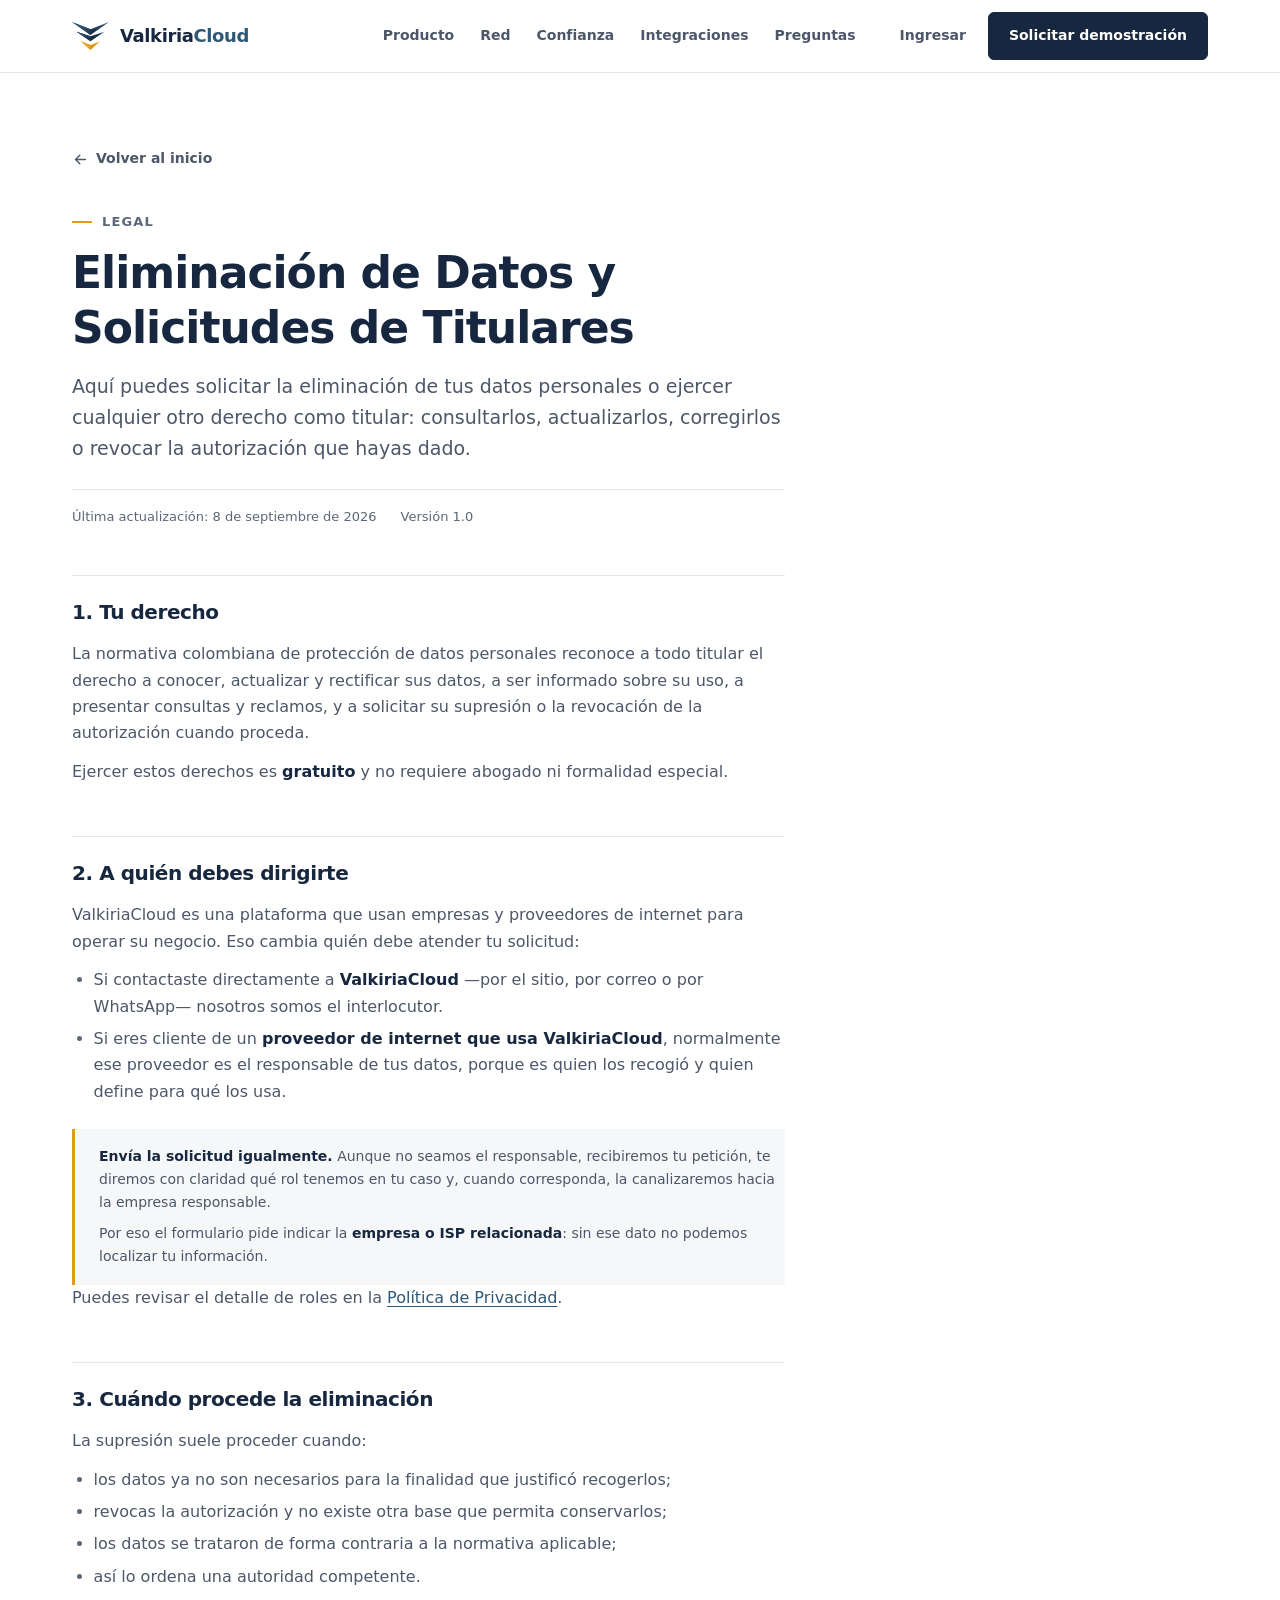
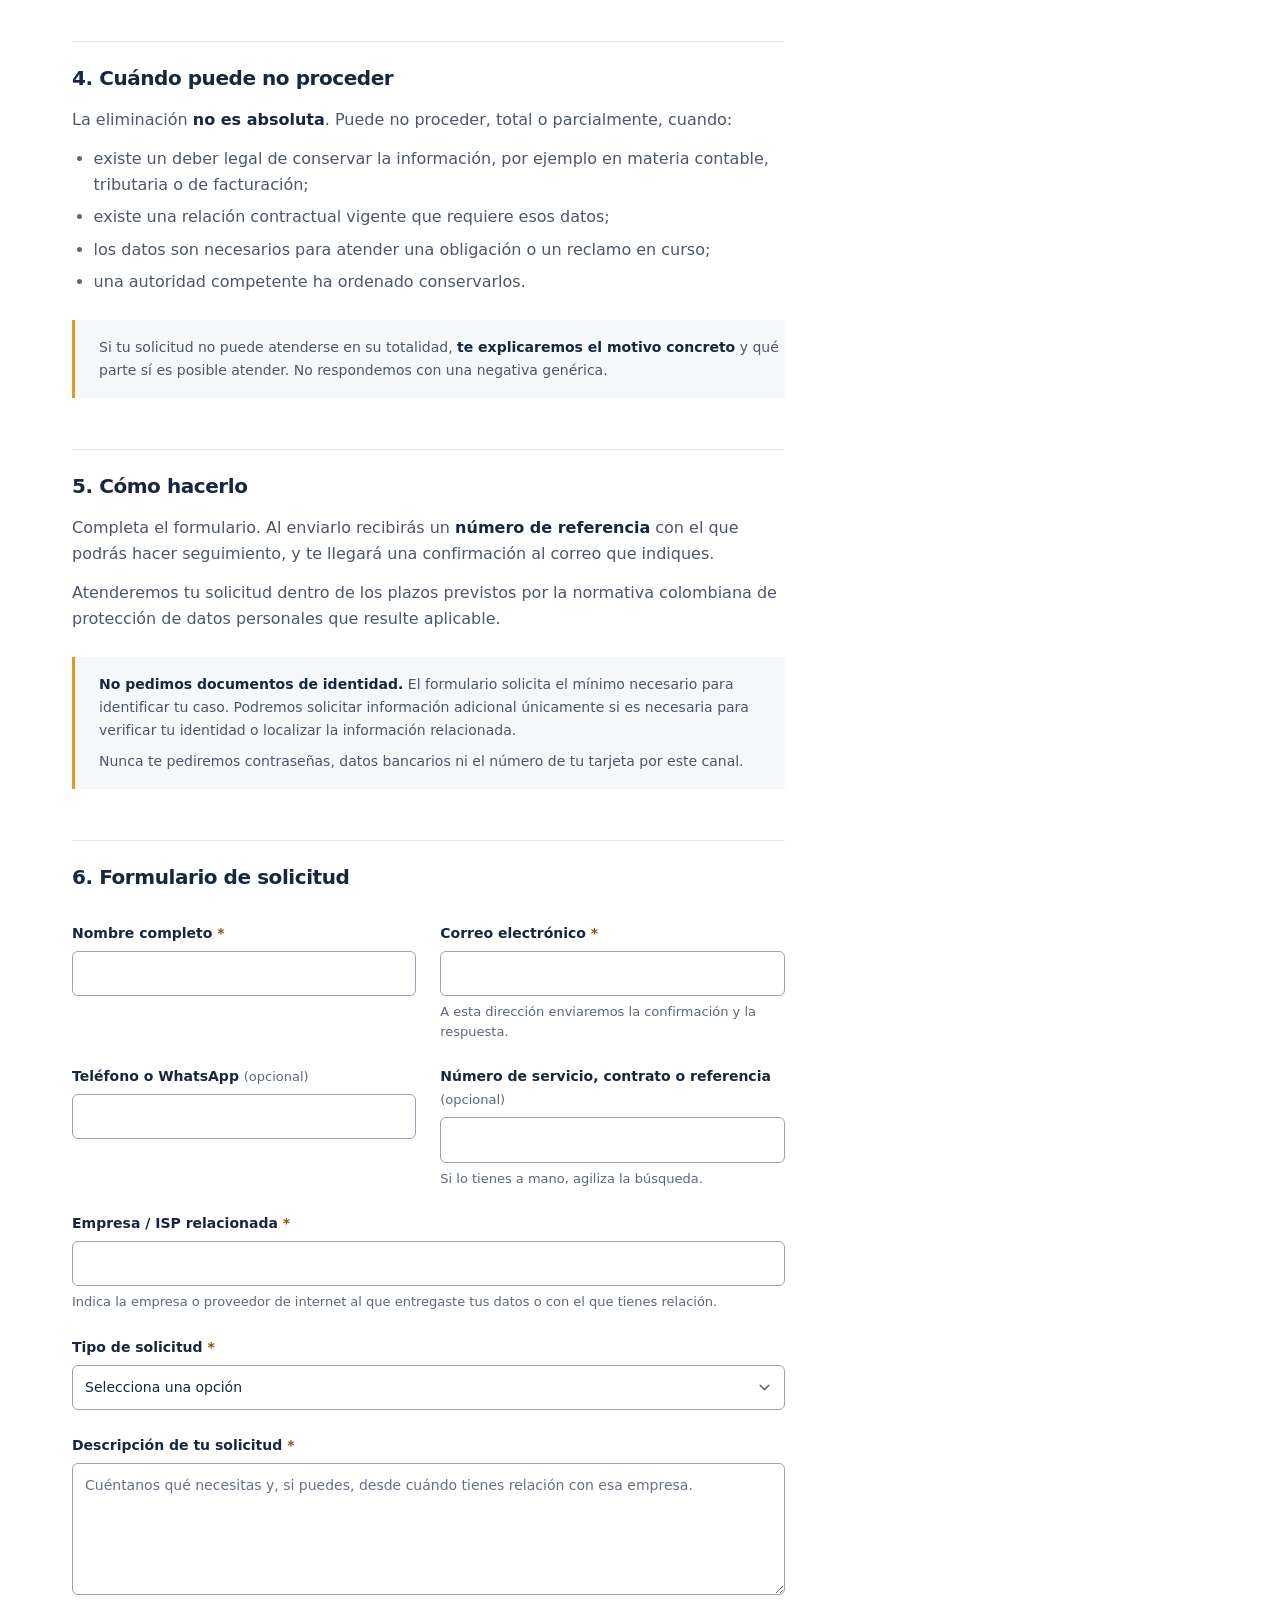
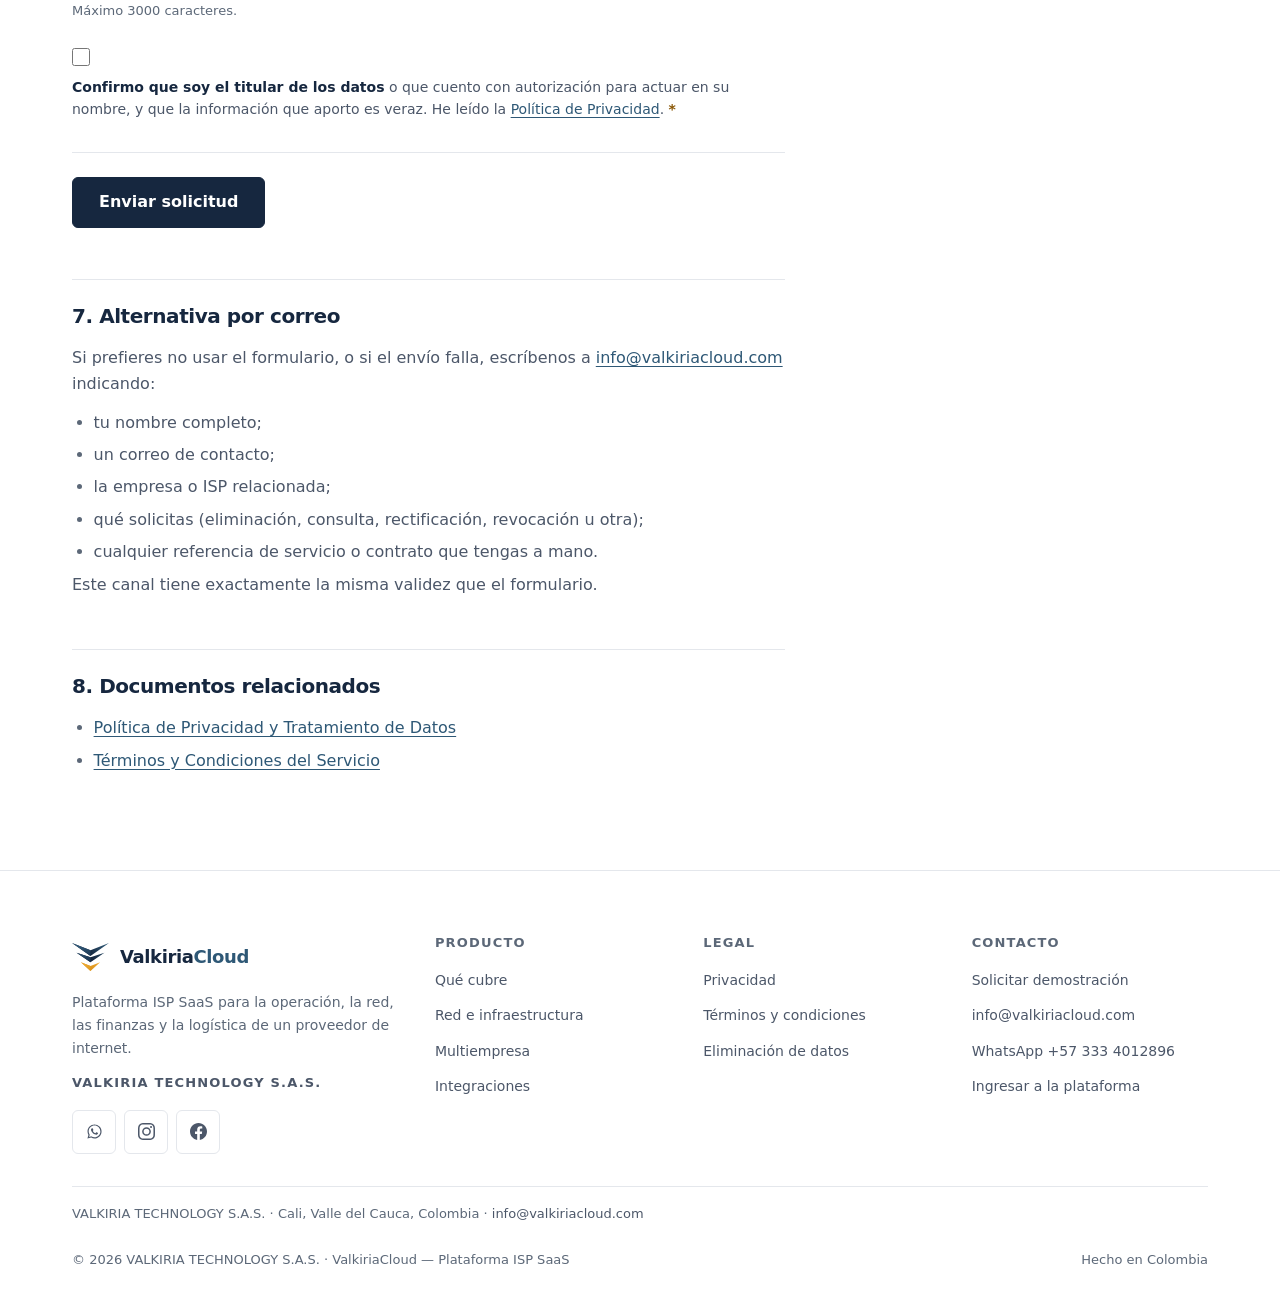
==== eliminacion-datos/index.html @ 58ec54aa "feat(web): agrega legales, solicitudes de privacidad y redes sociales Co-Authored-By: Claude Opus 5 " ====
<!DOCTYPE html>
<html lang="es">
<head>
<meta charset="UTF-8">
<meta name="viewport" content="width=device-width, initial-scale=1">
<title>Eliminación de Datos y Solicitudes de Titulares — ValkiriaCloud</title>
<meta name="description" content="Solicita la eliminación de tus datos personales o ejerce tus derechos como titular ante VALKIRIA TECHNOLOGY S.A.S. Formulario en línea con número de referencia y alternativa por correo.">
<meta name="robots" content="index, follow">
<meta name="theme-color" content="#FFFFFF">
<link rel="canonical" href="https://valkiriacloud.com/eliminacion-datos/">

<meta property="og:type" content="article">
<meta property="og:site_name" content="ValkiriaCloud">
<meta property="og:locale" content="es_CO">
<meta property="og:url" content="https://valkiriacloud.com/eliminacion-datos/">
<meta property="og:title" content="Eliminación de Datos y Solicitudes de Titulares — ValkiriaCloud">
<meta property="og:description" content="Formulario para solicitar eliminación, consulta, rectificación o revocación de autorización sobre tus datos personales.">

<meta name="twitter:card" content="summary">
<meta name="twitter:title" content="Eliminación de Datos — ValkiriaCloud">
<meta name="twitter:description" content="Ejerce tus derechos como titular de datos personales.">

<link rel="icon" type="image/svg+xml" href="/assets/img/favicon.svg?v=20260908-001">
<link rel="shortcut icon" href="/assets/img/favicon.svg?v=20260908-001">
<link rel="stylesheet" href="/assets/css/site.css?v=20260908-001">
</head>
<body>

<a class="skip-link" href="#contenido">Saltar al contenido principal</a>

<header class="site-header">
  <div class="container header-inner">
    <a class="brand" href="/" aria-label="ValkiriaCloud, ir al inicio">
      <img class="brand-mark" src="/assets/img/valkiria-isotipo.svg?v=20260908-001" alt="" width="37" height="28">
      <span>Valkiria<span class="brand-word">Cloud</span></span>
    </a>
    <nav class="primary-nav" aria-label="Navegación principal">
      <ul>
        <li><a href="/#producto">Producto</a></li>
        <li><a href="/#red">Red</a></li>
        <li><a href="/#confianza">Confianza</a></li>
        <li><a href="/#integraciones">Integraciones</a></li>
        <li><a href="/#preguntas">Preguntas</a></li>
      </ul>
    </nav>
    <div class="header-actions">
      <a class="link-login" href="https://isp.valkiriacloud.com">Ingresar</a>
      <a class="btn btn--primary" href="/#demo">Solicitar demostración</a>
    </div>
    <button class="nav-toggle" type="button" data-nav-toggle aria-expanded="false" aria-controls="mobile-nav" aria-label="Abrir menú de navegación">
      <svg class="icon-open" viewBox="0 0 24 24" fill="none" stroke="currentColor" stroke-width="1.8" stroke-linecap="round" aria-hidden="true" focusable="false"><path d="M4 7h16M4 12h16M4 17h16"/></svg>
      <svg class="icon-close" viewBox="0 0 24 24" fill="none" stroke="currentColor" stroke-width="1.8" stroke-linecap="round" aria-hidden="true" focusable="false"><path d="M6 6l12 12M18 6L6 18"/></svg>
    </button>
  </div>
  <nav class="mobile-nav" id="mobile-nav" aria-label="Navegación móvil" hidden>
    <ul>
      <li><a href="/#producto">Producto</a></li>
      <li><a href="/#red">Red</a></li>
      <li><a href="/#confianza">Confianza</a></li>
      <li><a href="/#integraciones">Integraciones</a></li>
      <li><a href="/#preguntas">Preguntas</a></li>
    </ul>
    <div class="mobile-actions">
      <a class="btn btn--primary" href="/#demo">Solicitar demostración</a>
      <a class="btn btn--secondary" href="https://isp.valkiriacloud.com">Ingresar a la plataforma</a>
    </div>
  </nav>
</header>

<main id="contenido">
  <div class="container legal">

    <a class="back-link" href="/">
      <svg viewBox="0 0 24 24" fill="none" stroke="currentColor" stroke-width="2" stroke-linecap="round" stroke-linejoin="round" aria-hidden="true" focusable="false"><path d="M19 12H5M11 18l-6-6 6-6"/></svg>
      Volver al inicio
    </a>

    <div class="legal-head">
      <span class="eyebrow">Legal</span>
      <h1>Eliminación de Datos y Solicitudes de Titulares</h1>
      <p class="legal-lead">
        Aquí puedes solicitar la eliminación de tus datos personales o ejercer cualquier
        otro derecho como titular: consultarlos, actualizarlos, corregirlos o revocar la
        autorización que hayas dado.
      </p>
      <div class="legal-meta">
        <span>Última actualización: 8 de septiembre de 2026</span>
        <span>Versión 1.0</span>
      </div>
    </div>

    <article class="prose">

      <section id="derecho">
        <h2>1. Tu derecho</h2>
        <p>
          La normativa colombiana de protección de datos personales reconoce a todo titular
          el derecho a conocer, actualizar y rectificar sus datos, a ser informado sobre su
          uso, a presentar consultas y reclamos, y a solicitar su supresión o la revocación
          de la autorización cuando proceda.
        </p>
        <p>
          Ejercer estos derechos es <strong>gratuito</strong> y no requiere abogado ni
          formalidad especial.
        </p>
      </section>

      <section id="quien">
        <h2>2. A quién debes dirigirte</h2>
        <p>
          ValkiriaCloud es una plataforma que usan empresas y proveedores de internet para
          operar su negocio. Eso cambia quién debe atender tu solicitud:
        </p>
        <ul>
          <li>
            Si contactaste directamente a <strong>ValkiriaCloud</strong> —por el sitio, por
            correo o por WhatsApp— nosotros somos el interlocutor.
          </li>
          <li>
            Si eres cliente de un <strong>proveedor de internet que usa ValkiriaCloud</strong>,
            normalmente ese proveedor es el responsable de tus datos, porque es quien los
            recogió y quien define para qué los usa.
          </li>
        </ul>
        <div class="callout">
          <p>
            <strong>Envía la solicitud igualmente.</strong> Aunque no seamos el responsable,
            recibiremos tu petición, te diremos con claridad qué rol tenemos en tu caso y,
            cuando corresponda, la canalizaremos hacia la empresa responsable.
          </p>
          <p>
            Por eso el formulario pide indicar la <strong>empresa o ISP relacionada</strong>:
            sin ese dato no podemos localizar tu información.
          </p>
        </div>
        <p>
          Puedes revisar el detalle de roles en la
          <a href="/privacidad/">Política de Privacidad</a>.
        </p>
      </section>

      <section id="procede">
        <h2>3. Cuándo procede la eliminación</h2>
        <p>La supresión suele proceder cuando:</p>
        <ul>
          <li>los datos ya no son necesarios para la finalidad que justificó recogerlos;</li>
          <li>revocas la autorización y no existe otra base que permita conservarlos;</li>
          <li>los datos se trataron de forma contraria a la normativa aplicable;</li>
          <li>así lo ordena una autoridad competente.</li>
        </ul>
      </section>

      <section id="conservacion">
        <h2>4. Cuándo puede no proceder</h2>
        <p>
          La eliminación <strong>no es absoluta</strong>. Puede no proceder, total o
          parcialmente, cuando:
        </p>
        <ul>
          <li>existe un deber legal de conservar la información, por ejemplo en materia contable, tributaria o de facturación;</li>
          <li>existe una relación contractual vigente que requiere esos datos;</li>
          <li>los datos son necesarios para atender una obligación o un reclamo en curso;</li>
          <li>una autoridad competente ha ordenado conservarlos.</li>
        </ul>
        <div class="callout">
          <p>
            Si tu solicitud no puede atenderse en su totalidad, <strong>te explicaremos el
            motivo concreto</strong> y qué parte sí es posible atender. No respondemos con
            una negativa genérica.
          </p>
        </div>
      </section>

      <section id="como">
        <h2>5. Cómo hacerlo</h2>
        <p>
          Completa el formulario. Al enviarlo recibirás un <strong>número de
          referencia</strong> con el que podrás hacer seguimiento, y te llegará una
          confirmación al correo que indiques.
        </p>
        <p>
          Atenderemos tu solicitud dentro de los plazos previstos por la normativa colombiana
          de protección de datos personales que resulte aplicable.
        </p>

        <div class="callout">
          <p>
            <strong>No pedimos documentos de identidad.</strong> El formulario solicita el
            mínimo necesario para identificar tu caso. Podremos solicitar información
            adicional únicamente si es necesaria para verificar tu identidad o localizar la
            información relacionada.
          </p>
          <p>
            Nunca te pediremos contraseñas, datos bancarios ni el número de tu tarjeta por
            este canal.
          </p>
        </div>
      </section>

      <section id="formulario">
        <h2>6. Formulario de solicitud</h2>

        <form class="form" data-privacy-form novalidate>
          <div class="form-grid">

            <div class="field">
              <label for="nombre">Nombre completo <span class="req" aria-hidden="true">*</span></label>
              <input type="text" id="nombre" name="nombre" maxlength="120" required autocomplete="name">
            </div>

            <div class="field">
              <label for="correo">Correo electrónico <span class="req" aria-hidden="true">*</span></label>
              <input type="email" id="correo" name="correo" maxlength="200" required autocomplete="email"
                     aria-describedby="correo-hint">
              <span class="hint" id="correo-hint">A esta dirección enviaremos la confirmación y la respuesta.</span>
            </div>

            <div class="field">
              <label for="telefono">Teléfono o WhatsApp <span class="hint" style="font-weight:400">(opcional)</span></label>
              <input type="tel" id="telefono" name="telefono" maxlength="40" autocomplete="tel">
            </div>

            <div class="field">
              <label for="referencia">Número de servicio, contrato o referencia <span class="hint" style="font-weight:400">(opcional)</span></label>
              <input type="text" id="referencia" name="referencia" maxlength="100"
                     aria-describedby="referencia-hint">
              <span class="hint" id="referencia-hint">Si lo tienes a mano, agiliza la búsqueda.</span>
            </div>

            <div class="field field--full">
              <label for="empresa">Empresa / ISP relacionada <span class="req" aria-hidden="true">*</span></label>
              <input type="text" id="empresa" name="empresa" maxlength="200" required
                     aria-describedby="empresa-hint">
              <span class="hint" id="empresa-hint">
                Indica la empresa o proveedor de internet al que entregaste tus datos o con el
                que tienes relación.
              </span>
            </div>

            <div class="field field--full">
              <label for="tipo">Tipo de solicitud <span class="req" aria-hidden="true">*</span></label>
              <select id="tipo" name="tipo" required>
                <option value="">Selecciona una opción</option>
                <option>Eliminación / supresión de datos</option>
                <option>Consulta de datos</option>
                <option>Actualización o rectificación</option>
                <option>Revocación de autorización</option>
                <option>Información sobre el uso de mis datos</option>
                <option>Otra solicitud de privacidad</option>
              </select>
            </div>

            <div class="field field--full">
              <label for="descripcion">Descripción de tu solicitud <span class="req" aria-hidden="true">*</span></label>
              <textarea id="descripcion" name="descripcion" maxlength="3000" required
                        aria-describedby="descripcion-hint"
                        placeholder="Cuéntanos qué necesitas y, si puedes, desde cuándo tienes relación con esa empresa."></textarea>
              <span class="hint" id="descripcion-hint">Máximo 3000 caracteres.</span>
            </div>

            <div class="field field--full check">
              <input type="checkbox" id="confirmacion" name="confirmacion" required>
              <label for="confirmacion">
                <strong>Confirmo que soy el titular de los datos</strong> o que cuento con
                autorización para actuar en su nombre, y que la información que aporto es
                veraz. He leído la <a href="/privacidad/">Política de Privacidad</a>.
                <span class="req" aria-hidden="true">*</span>
              </label>
            </div>

            <div class="hp" aria-hidden="true">
              <label for="website">No completes este campo</label>
              <input type="text" id="website" name="website" tabindex="-1" autocomplete="off">
            </div>

          </div>

          <div class="form-actions">
            <button class="btn btn--primary btn--lg" type="submit">Enviar solicitud</button>
            <p class="form-status" data-form-status role="status" aria-live="polite"></p>
          </div>
        </form>
      </section>

      <section id="correo">
        <h2>7. Alternativa por correo</h2>
        <p>
          Si prefieres no usar el formulario, o si el envío falla, escríbenos a
          <a href="mailto:info@valkiriacloud.com">info@valkiriacloud.com</a> indicando:
        </p>
        <ul>
          <li>tu nombre completo;</li>
          <li>un correo de contacto;</li>
          <li>la empresa o ISP relacionada;</li>
          <li>qué solicitas (eliminación, consulta, rectificación, revocación u otra);</li>
          <li>cualquier referencia de servicio o contrato que tengas a mano.</li>
        </ul>
        <p>
          Este canal tiene exactamente la misma validez que el formulario.
        </p>
      </section>

      <section id="mas">
        <h2>8. Documentos relacionados</h2>
        <ul>
          <li><a href="/privacidad/">Política de Privacidad y Tratamiento de Datos</a></li>
          <li><a href="/terminos/">Términos y Condiciones del Servicio</a></li>
        </ul>
      </section>

    </article>

  </div>
</main>

<footer class="site-footer">
  <div class="container">
    <div class="footer-grid">
      <div class="footer-brand">
        <a class="brand" href="/">
          <img class="brand-mark" src="/assets/img/valkiria-isotipo.svg?v=20260908-001" alt="" width="37" height="28">
          <span>Valkiria<span class="brand-word">Cloud</span></span>
        </a>
        <p>
          Plataforma ISP SaaS para la operación, la red, las finanzas y la logística de un
          proveedor de internet.
        </p>
        <span class="footer-org">Valkiria Technology S.A.S.</span>
        <div class="footer-social">
          <a href="https://wa.me/573334012896" target="_blank" rel="noopener noreferrer" aria-label="Contactar por WhatsApp">
            <svg viewBox="0 0 24 24" fill="currentColor" aria-hidden="true" focusable="false"><path d="M12.04 2C6.58 2 2.13 6.45 2.13 11.91c0 1.75.46 3.45 1.32 4.95L2 22l5.25-1.38a9.87 9.87 0 0 0 4.79 1.22h.01c5.46 0 9.91-4.45 9.91-9.91 0-2.65-1.03-5.14-2.9-7.01A9.82 9.82 0 0 0 12.04 2zm0 18.15h-.01a8.2 8.2 0 0 1-4.18-1.15l-.3-.18-3.11.82.83-3.04-.2-.31a8.19 8.19 0 0 1-1.26-4.38c0-4.54 3.7-8.23 8.24-8.23 2.2 0 4.27.86 5.82 2.42a8.18 8.18 0 0 1 2.41 5.82c0 4.54-3.7 8.23-8.24 8.23zm4.52-6.16c-.25-.12-1.47-.72-1.69-.81-.23-.08-.39-.12-.56.13-.16.24-.64.8-.78.97-.15.16-.29.18-.54.06-.25-.12-1.05-.39-1.99-1.23-.74-.66-1.24-1.47-1.38-1.72-.15-.25-.02-.38.11-.5.11-.11.25-.29.37-.44.13-.15.17-.25.25-.41.08-.17.04-.31-.02-.43-.06-.12-.56-1.35-.77-1.84-.2-.49-.4-.42-.55-.43h-.47c-.16 0-.43.06-.65.31-.22.25-.85.83-.85 2.03s.87 2.35.99 2.51c.12.16 1.71 2.61 4.15 3.66.58.25 1.03.4 1.39.51.58.19 1.11.16 1.53.1.47-.07 1.44-.59 1.64-1.16.2-.57.2-1.06.14-1.16-.06-.1-.22-.16-.47-.28z"/></svg>
          </a>
          <a href="https://www.instagram.com/valkiriacloud/" target="_blank" rel="noopener noreferrer" aria-label="ValkiriaCloud en Instagram">
            <svg viewBox="0 0 24 24" fill="currentColor" aria-hidden="true" focusable="false"><path d="M12 2.16c3.2 0 3.58.01 4.85.07 1.17.05 1.8.25 2.23.41.56.22.96.48 1.38.9.42.42.68.82.9 1.38.16.42.36 1.06.41 2.23.06 1.27.07 1.65.07 4.85s-.01 3.58-.07 4.85c-.05 1.17-.25 1.8-.41 2.23-.22.56-.48.96-.9 1.38-.42.42-.82.68-1.38.9-.42.16-1.06.36-2.23.41-1.27.06-1.65.07-4.85.07s-3.58-.01-4.85-.07c-1.17-.05-1.8-.25-2.23-.41-.56-.22-.96-.48-1.38-.9-.42-.42-.68-.82-.9-1.38-.16-.42-.36-1.06-.41-2.23C2.17 15.58 2.16 15.2 2.16 12s.01-3.58.07-4.85c.05-1.17.25-1.8.41-2.23.22-.56.48-.96.9-1.38.42-.42.82-.68 1.38-.9.42-.16 1.06-.36 2.23-.41C8.42 2.17 8.8 2.16 12 2.16M12 0C8.74 0 8.33.01 7.05.07 5.78.13 4.9.33 4.14.63c-.79.3-1.46.72-2.13 1.38C1.35 2.68.93 3.35.63 4.14.33 4.9.13 5.78.07 7.05.01 8.33 0 8.74 0 12s.01 3.67.07 4.95c.06 1.27.26 2.15.56 2.91.3.79.72 1.46 1.38 2.13.67.66 1.34 1.08 2.13 1.38.76.3 1.64.5 2.91.56C8.33 23.99 8.74 24 12 24s3.67-.01 4.95-.07c1.27-.06 2.15-.26 2.91-.56.79-.3 1.46-.72 2.13-1.38.66-.67 1.08-1.34 1.38-2.13.3-.76.5-1.64.56-2.91.06-1.28.07-1.69.07-4.95s-.01-3.67-.07-4.95c-.06-1.27-.26-2.15-.56-2.91-.3-.79-.72-1.46-1.38-2.13C21.32 1.35 20.65.93 19.86.63c-.76-.3-1.64-.5-2.91-.56C15.67.01 15.26 0 12 0zm0 5.84a6.16 6.16 0 1 0 0 12.32 6.16 6.16 0 0 0 0-12.32zM12 16a4 4 0 1 1 0-8 4 4 0 0 1 0 8zm7.85-10.4a1.44 1.44 0 1 1-2.88 0 1.44 1.44 0 0 1 2.88 0z"/></svg>
          </a>
          <a href="https://www.facebook.com/valkiriacloud" target="_blank" rel="noopener noreferrer" aria-label="ValkiriaCloud en Facebook">
            <svg viewBox="0 0 24 24" fill="currentColor" aria-hidden="true" focusable="false"><path d="M24 12.07C24 5.4 18.63 0 12 0S0 5.4 0 12.07C0 18.1 4.39 23.09 10.13 24v-8.44H7.08v-3.49h3.05V9.41c0-3.02 1.79-4.69 4.53-4.69 1.31 0 2.68.24 2.68.24v2.96h-1.51c-1.49 0-1.96.93-1.96 1.89v2.26h3.33l-.53 3.49h-2.8V24C19.61 23.09 24 18.1 24 12.07z"/></svg>
          </a>
        </div>
      </div>

      <nav class="footer-col" aria-label="Enlaces del producto">
        <h3>Producto</h3>
        <ul>
          <li><a href="/#producto">Qué cubre</a></li>
          <li><a href="/#red">Red e infraestructura</a></li>
          <li><a href="/#confianza">Multiempresa</a></li>
          <li><a href="/#integraciones">Integraciones</a></li>
        </ul>
      </nav>

      <nav class="footer-col" aria-label="Enlaces legales">
        <h3>Legal</h3>
        <ul>
          <li><a href="/privacidad/">Privacidad</a></li>
          <li><a href="/terminos/">Términos y condiciones</a></li>
          <li><a href="/eliminacion-datos/">Eliminación de datos</a></li>
        </ul>
      </nav>

      <nav class="footer-col" aria-label="Enlaces de contacto">
        <h3>Contacto</h3>
        <ul>
          <li><a href="/#demo">Solicitar demostración</a></li>
          <li><a href="mailto:info@valkiriacloud.com">info@valkiriacloud.com</a></li>
          <li><a href="https://wa.me/573334012896" target="_blank" rel="noopener noreferrer">WhatsApp +57 333 4012896</a></li>
          <li><a href="https://isp.valkiriacloud.com">Ingresar a la plataforma</a></li>
        </ul>
      </nav>
    </div>

    <p class="footer-legal">
      VALKIRIA TECHNOLOGY S.A.S. &middot; Cali, Valle del Cauca, Colombia &middot;
      <a href="mailto:info@valkiriacloud.com">info@valkiriacloud.com</a>
    </p>

    <div class="footer-bottom">
      <p>&copy; <span data-year>2026</span> VALKIRIA TECHNOLOGY S.A.S. &middot; ValkiriaCloud &mdash; Plataforma ISP SaaS</p>
      <p>Hecho en Colombia</p>
    </div>
  </div>
</footer>

<script src="/assets/js/site.js?v=20260908-001" defer></script>
<script src="/assets/js/privacy-request.js?v=20260908-001" defer></script>
</body>
</html>
---- assets/css/site.css ----
/* ==========================================================================
   ValkiriaCloud — sitio público
   Dirección visual Enterprise (TASK-20260824-003)

   Referencia estructural primaria: rampstackco/saas-landing-theme
   («Polished Standard»: convención bien ejecutada en lugar de novedad visual).

   Reglas duras de esta dirección:
   · Proporción 80 / 15 / 5 — blanco / navy / ámbar.
   · Cero secciones oscuras a sangre. Cero degradados. Cero glass.
   · Iconos ordinarios <= 22 px. Sin contenedores de icono.
   · Las superficies se reservan para el producto, no para cada párrafo.
   · La jerarquía la crean tipografía y espacio, no el color:
     la página debe funcionar impresa en escala de grises.

   Índice
     1. Tokens
     2. Base
     3. Layout
     4. Componentes
     5. Secciones
     6. Páginas legales, formulario y redes
     7. Movimiento reducido
   ========================================================================== */

/* ==========================================================================
   1. TOKENS
   ========================================================================== */
:root {
  /* --- Fondos e ink ------------------------------------------------------ */
  --ground: #FFFFFF;          /* fondo dominante (80 %) */
  --surface: #FFFFFF;
  --surface-muted: #F6F7F9;   /* banda neutra puntual; sin tinte cálido */
  --ink: #16273F;             /* navy del logo: texto y controles (15 %) */
  --ink-muted: #4C5769;       /* texto de apoyo */
  --ink-subtle: #5C6878;      /* leyendas, etiquetas, meta */

  /* --- Marca ------------------------------------------------------------- */
  --navy-900: #16273F;
  --navy-700: #23425C;
  --navy-600: #2E5876;
  --brand: #16273F;
  --brand-strong: #22395A;
  --brand-ink: #FFFFFF;

  --accent: #E09A1F;          /* ámbar: filetes y microdetalle (5 %) */
  --accent-ink: #8A5705;      /* única variante ámbar usada como texto (AA) */

  /* --- Líneas ------------------------------------------------------------ */
  --border: #E4E7EC;          /* divisores decorativos */
  --border-strong: #D0D5DD;
  --border-control: #98A2B3;  /* límites interactivos: perceptibles */

  /* --- Estados ----------------------------------------------------------- */
  --ok: #127A4B;
  --warn: #8A5705;
  --idle: #667085;

  /* --- Tipografía -------------------------------------------------------- */
  --font: "Segoe UI", system-ui, -apple-system, "Helvetica Neue", Roboto, Arial, sans-serif;
  --font-mono: "Cascadia Mono", Consolas, "SF Mono", Menlo, monospace;

  --fs-meta: 0.8125rem;                                   /* 13 px — piso */
  --fs-sm: 0.875rem;                                      /* 14 */
  --fs-base: 1rem;                                        /* 16 */
  --fs-lead: 1.1875rem;                                   /* 19 */
  --fs-h3: 1.25rem;                                       /* 20 */
  --fs-h2: clamp(1.75rem, 1.35rem + 1.7vw, 2.5rem);       /* 28 → 40 */
  --fs-h1: clamp(2.35rem, 1.7rem + 2.7vw, 3.6rem);        /* 38 → 58 */

  --lh-tight: 1.1;
  --lh-snug: 1.25;
  --lh-body: 1.65;
  --ls-tight: -0.022em;
  --ls-wide: 0.09em;

  /* --- Escala de espacio (base 4) ---------------------------------------- */
  --s1: 4px;  --s2: 8px;  --s3: 12px; --s4: 16px;
  --s5: 24px; --s6: 32px; --s7: 48px; --s8: 64px;

  /* --- Ritmo ------------------------------------------------------------- */
  --container: 1200px;
  --container-narrow: 760px;
  --measure: 66ch;
  --gutter: clamp(20px, 5vw, 32px);
  --section-y: clamp(52px, 7vw, 112px);   /* 52 móvil → ~88 tablet → 112 desktop */
  --hero-y: clamp(56px, 7.5vw, 116px);

  /* --- Radios ------------------------------------------------------------ */
  --radius-sm: 6px;
  --radius: 10px;
  --radius-lg: 14px;

  /* --- Sombras: alpha <= 0.10, separan sin levantar ----------------------- */
  --shadow-xs: 0 1px 2px rgba(16, 24, 40, 0.05);
  --shadow-sm: 0 1px 2px rgba(16, 24, 40, 0.05), 0 1px 3px rgba(16, 24, 40, 0.06);
  --shadow-md: 0 2px 4px rgba(16, 24, 40, 0.04), 0 8px 20px -8px rgba(16, 24, 40, 0.10);

  /* --- Icono: tope ordinario --------------------------------------------- */
  --icon: 20px;
  --icon-sm: 17px;
}

/* ==========================================================================
   2. BASE
   ========================================================================== */
*, *::before, *::after { box-sizing: border-box; }
* { margin: 0; padding: 0; }

html {
  scroll-behavior: smooth;
  scroll-padding-top: 92px;
  -webkit-text-size-adjust: 100%;
}

body {
  background: var(--ground);
  color: var(--ink);
  font-family: var(--font);
  font-size: var(--fs-base);
  line-height: var(--lh-body);
  overflow-x: hidden;
  -webkit-font-smoothing: antialiased;
}

img, svg { max-width: 100%; display: block; }
ul { list-style: none; }

a { color: var(--navy-600); text-decoration: none; }
a:hover { color: var(--navy-900); }

h1, h2, h3, h4 { color: var(--ink); font-weight: 660; letter-spacing: var(--ls-tight); }
h1 { font-size: var(--fs-h1); line-height: var(--lh-tight); }
h2 { font-size: var(--fs-h2); line-height: var(--lh-snug); }
h3 { font-size: var(--fs-h3); line-height: var(--lh-snug); letter-spacing: -0.015em; }
h4 { font-size: var(--fs-base); line-height: var(--lh-snug); letter-spacing: -0.01em; }

strong { color: var(--ink); font-weight: 640; }

:focus-visible {
  outline: 2px solid var(--navy-600);
  outline-offset: 2px;
  border-radius: 3px;
}

.visually-hidden {
  position: absolute; width: 1px; height: 1px;
  margin: -1px; padding: 0; overflow: hidden;
  clip: rect(0 0 0 0); white-space: nowrap; border: 0;
}

/* ==========================================================================
   3. LAYOUT
   ========================================================================== */
.container {
  width: 100%;
  max-width: var(--container);
  margin-inline: auto;
  padding-inline: var(--gutter);
}

/* Las secciones se separan con filete, no con bloques de color. */
.section { padding-block: var(--section-y); border-top: 1px solid var(--border); }
.section--muted { background: var(--surface-muted); }
.section--plain { border-top: 0; }

.section-head { max-width: 46rem; margin-bottom: clamp(36px, 4.5vw, 64px); }
.section-head--center { margin-inline: auto; text-align: center; }
.section-head p {
  color: var(--ink-muted);
  font-size: var(--fs-lead);
  margin-top: var(--s4);
  max-width: var(--measure);
}
.section-head--center p { margin-inline: auto; }

.skip-link {
  position: absolute; left: 12px; top: -100px; z-index: 100;
  background: var(--brand); color: var(--brand-ink);
  padding: 10px 18px; border-radius: var(--radius-sm);
  font-weight: 640; font-size: var(--fs-sm);
  transition: top 0.15s ease;
}
.skip-link:focus { top: 12px; color: var(--brand-ink); }

/* ==========================================================================
   4. COMPONENTES
   ========================================================================== */

/* --- Eyebrow: filete ámbar + versalita. Cita del logo. -------------------- */
.eyebrow {
  display: inline-flex; align-items: center; gap: 10px;
  font-size: var(--fs-meta); font-weight: 680;
  letter-spacing: var(--ls-wide); text-transform: uppercase;
  color: var(--ink-subtle);
  margin-bottom: var(--s3);
}
.eyebrow::before { content: ""; width: 20px; height: 2px; background: var(--accent); flex: none; }
.section-head--center .eyebrow { justify-content: center; }

/* --- Botones ------------------------------------------------------------- */
.btn {
  display: inline-flex; align-items: center; justify-content: center; gap: 8px;
  min-height: 44px; padding: 11px 20px;
  border: 1px solid transparent; border-radius: var(--radius-sm);
  font: inherit; font-size: var(--fs-sm); font-weight: 640;
  cursor: pointer;
  transition: background-color 0.16s ease, border-color 0.16s ease, color 0.16s ease;
}
.btn--primary { background: var(--brand); color: var(--brand-ink); border-color: var(--brand); }
.btn--primary:hover { background: var(--brand-strong); border-color: var(--brand-strong); color: var(--brand-ink); }
.btn--secondary { background: var(--surface); color: var(--ink); border-color: var(--border-control); }
.btn--secondary:hover { border-color: var(--navy-600); color: var(--ink); }
.btn--lg { min-height: 50px; padding-inline: 26px; font-size: var(--fs-base); }
.btn svg { width: var(--icon-sm); height: var(--icon-sm); flex: none; }

/* --- Iconografía: trazo, sin contenedor, tope 20 px ---------------------- */
.ico {
  width: var(--icon); height: var(--icon); flex: none;
  color: var(--navy-600); stroke-width: 1.6;
}
.ico--sm { width: var(--icon-sm); height: var(--icon-sm); }

/* --- Lista de puntos ----------------------------------------------------- */
.points { display: grid; gap: var(--s3); margin-top: var(--s5); }
.points li {
  display: flex; align-items: flex-start; gap: 10px;
  font-size: var(--fs-sm); color: var(--ink-muted); line-height: 1.6;
}
.points svg {
  width: var(--icon-sm); height: var(--icon-sm); flex: none;
  margin-top: 3px; color: var(--navy-600);
}

.note { font-size: var(--fs-meta); color: var(--ink-subtle); line-height: 1.6; }
.note--spaced { margin-top: var(--s5); max-width: 70ch; }

/* --- Estados: siempre punto + etiqueta textual --------------------------- */
.status {
  display: inline-flex; align-items: center; gap: 6px;
  font-size: var(--fs-meta); font-weight: 600; white-space: nowrap;
}
.status::before {
  content: ""; width: 6px; height: 6px; border-radius: 50%;
  background: currentColor; flex: none;
}
.status--ok { color: var(--ok); }
.status--warn { color: var(--warn); }
.status--idle { color: var(--idle); }

/* --- Visual de producto -------------------------------------------------- */
.product {
  background: var(--surface);
  border: 1px solid var(--border-strong);
  border-radius: var(--radius-lg);
  overflow: hidden;
  box-shadow: var(--shadow-md);
}
.product-bar {
  display: flex; align-items: center; gap: 10px;
  padding: 10px 14px;
  background: var(--surface-muted);
  border-bottom: 1px solid var(--border);
}
.product-dots { display: flex; gap: 5px; flex: none; }
.product-dots span { width: 8px; height: 8px; border-radius: 50%; background: var(--border-strong); }
.product-url {
  flex: 1; min-width: 0;
  font-family: var(--font-mono); font-size: var(--fs-meta);
  color: var(--ink-subtle); text-align: center;
  overflow: hidden; text-overflow: ellipsis; white-space: nowrap;
}
.product-body { display: flex; min-height: 0; }

.product-side {
  flex: none; width: 158px; padding: 12px 9px;
  border-right: 1px solid var(--border);
  background: var(--surface-muted);
}
.product-side li {
  display: flex; align-items: center; gap: 9px;
  padding: 7px 9px; border-radius: var(--radius-sm);
  font-size: var(--fs-meta); color: var(--ink-subtle); white-space: nowrap;
}
.product-side li svg { width: 15px; height: 15px; flex: none; }
.product-side li.is-active {
  background: var(--surface); color: var(--ink); font-weight: 620;
  box-shadow: inset 2px 0 0 var(--accent);
}
.product-side-label {
  padding: 12px 9px 6px;
  font-size: var(--fs-meta); letter-spacing: var(--ls-wide);
  text-transform: uppercase; color: var(--ink-subtle);
}

.product-main { flex: 1; min-width: 0; padding: 16px; }
.product-context { display: flex; flex-wrap: wrap; align-items: center; gap: 7px; margin-bottom: var(--s4); }
.product-chip {
  display: inline-flex; align-items: center;
  padding: 3px 9px; border: 1px solid var(--border);
  border-radius: var(--radius-sm);
  font-size: var(--fs-meta); color: var(--ink-muted);
  background: var(--surface-muted); white-space: nowrap;
}
.product-chip--current { color: var(--ink); font-weight: 620; border-color: var(--border-strong); }
.product-title { font-size: var(--fs-sm); font-weight: 660; color: var(--ink); margin-bottom: var(--s3); }
.product-title--stack { margin-top: var(--s4); }

.product-table { border: 1px solid var(--border); border-radius: var(--radius-sm); overflow: hidden; }
.product-row {
  display: grid;
  grid-template-columns: minmax(0, 1.6fr) minmax(0, 1fr) minmax(0, 0.9fr);
  gap: 10px; align-items: center;
  padding: 10px 13px;
  border-bottom: 1px solid var(--border);
  font-size: var(--fs-meta); color: var(--ink-muted);
  background: var(--surface);
}
.product-row:last-child { border-bottom: 0; }
.product-row--head {
  background: var(--surface-muted); color: var(--ink-subtle);
  font-weight: 640; letter-spacing: 0.02em;
}
.product-row span { overflow: hidden; text-overflow: ellipsis; white-space: nowrap; }
.product-row .cell-primary { color: var(--ink); font-weight: 600; }
.product-row .cell-sub {
  display: block; font-size: var(--fs-meta);
  color: var(--ink-subtle); font-weight: 400;
}

.product-caption {
  margin-top: var(--s3);
  font-size: var(--fs-meta); color: var(--ink-subtle);
  display: flex; align-items: flex-start; gap: 7px;
}
.product-caption svg { width: 15px; height: 15px; flex: none; margin-top: 3px; }

@media (max-width: 560px) {
  .product-side { display: none; }
  .product-row { grid-template-columns: minmax(0, 1.4fr) minmax(0, 0.9fr); }
  .product-row > :nth-child(2) { display: none; }
}

/* ==========================================================================
   5. SECCIONES
   ========================================================================== */

/* --- 5.1 Cabecera: clara, filete inferior, sin blur ---------------------- */
.site-header {
  position: sticky; top: 0; z-index: 50;
  background: var(--ground);
  border-bottom: 1px solid var(--border);
}
.header-inner { display: flex; align-items: center; gap: 20px; height: 72px; }

.brand {
  display: inline-flex; align-items: center; gap: 11px;
  color: var(--ink); font-weight: 680;
  font-size: 1.125rem; letter-spacing: var(--ls-tight);
  flex: none; min-height: 44px;
}
.brand:hover { color: var(--ink); }
.brand-mark { width: 37px; height: 28px; flex: none; }
.brand-word { color: var(--navy-600); font-weight: 600; }

.primary-nav { margin-left: auto; }
.primary-nav ul { display: flex; align-items: center; gap: 2px; }
.primary-nav a {
  display: block; padding: 8px 12px; border-radius: var(--radius-sm);
  color: var(--ink-muted); font-size: var(--fs-sm); font-weight: 560;
}
.primary-nav a:hover { color: var(--ink); background: var(--surface-muted); }

.header-actions { display: flex; align-items: center; gap: 10px; flex: none; }
.link-login {
  padding: 8px 12px; border-radius: var(--radius-sm);
  color: var(--ink-muted); font-size: var(--fs-sm); font-weight: 560;
}
.link-login:hover { color: var(--ink); background: var(--surface-muted); }

.nav-toggle {
  display: none; align-items: center; justify-content: center;
  width: 44px; height: 44px; margin-left: auto;
  background: var(--surface); border: 1px solid var(--border-control);
  border-radius: var(--radius-sm); color: var(--ink); cursor: pointer;
}
.nav-toggle svg { width: var(--icon); height: var(--icon); }
.nav-toggle .icon-close { display: none; }
.nav-toggle[aria-expanded="true"] .icon-open { display: none; }
.nav-toggle[aria-expanded="true"] .icon-close { display: block; }

.mobile-nav {
  display: none; background: var(--ground);
  border-top: 1px solid var(--border);
  padding: 8px var(--gutter) 24px;
}
.mobile-nav.is-open { display: block; }
.mobile-nav ul { display: flex; flex-direction: column; }
.mobile-nav ul a {
  display: block; padding: 14px 4px;
  color: var(--ink-muted); font-size: var(--fs-base); font-weight: 560;
  border-bottom: 1px solid var(--border);
}
.mobile-nav ul a:hover { color: var(--ink); }
.mobile-actions { display: grid; gap: 10px; margin-top: var(--s5); }
.mobile-nav .btn { width: 100%; min-height: 48px; }

@media (min-width: 980px) and (max-width: 1129px) {
  .header-inner { gap: 12px; }
  .primary-nav ul { gap: 0; }
  .primary-nav a { padding-inline: 8px; }
  .header-actions { gap: 6px; }
  .link-login { padding-inline: 8px; }
}
@media (max-width: 979px) {
  .primary-nav, .header-actions { display: none; }
  .nav-toggle { display: inline-flex; }
}
body.nav-open { overflow: hidden; }

/* --- 5.2 Hero ------------------------------------------------------------ */
.hero { padding-block: var(--hero-y); }
.hero-grid {
  display: grid; grid-template-columns: minmax(0, 1fr);
  gap: clamp(40px, 5vw, 64px); align-items: center;
}
@media (min-width: 1000px) {
  .hero-grid { grid-template-columns: minmax(0, 0.92fr) minmax(0, 1.08fr); }
}

.hero h1 { margin-bottom: var(--s5); max-width: 15ch; }
.hero-lead {
  color: var(--ink-muted);
  font-size: var(--fs-lead);
  max-width: 54ch;
}
.hero-actions { display: flex; flex-wrap: wrap; gap: var(--s3); margin-top: var(--s7); }

/* --- 5.3 Franja de cobertura: texto y divisores, sin tarjetas ------------ */
.coverage { display: grid; grid-template-columns: minmax(0, 1fr); gap: 0; }
.coverage li { padding: var(--s4) 0; border-top: 1px solid var(--border); }
.coverage li:first-child { border-top: 0; }
.coverage b { display: block; font-size: var(--fs-base); font-weight: 660; color: var(--ink); }
.coverage span { display: block; font-size: var(--fs-sm); color: var(--ink-subtle); margin-top: 3px; }

@media (min-width: 760px) {
  .coverage { grid-template-columns: repeat(4, minmax(0, 1fr)); gap: 0; }
  .coverage li {
    padding: 0 var(--s5);
    border-top: 0; border-left: 1px solid var(--border);
  }
  .coverage li:first-child { padding-left: 0; border-left: 0; }
  .coverage li:last-child { padding-right: 0; }
}

/* --- 5.4 Filas narrativas de producto ------------------------------------ */
.row {
  display: grid; grid-template-columns: minmax(0, 1fr);
  gap: clamp(32px, 4.5vw, 72px); align-items: center;
}
.row + .row { margin-top: clamp(56px, 8vw, 112px); }
@media (min-width: 940px) {
  .row { grid-template-columns: repeat(2, minmax(0, 1fr)); }
  .row--flip .row-copy { order: 2; }
}
.row-copy h2 { font-size: clamp(1.5rem, 1.2rem + 1.1vw, 2rem); margin-bottom: var(--s4); }
.row-copy > p { color: var(--ink-muted); max-width: var(--measure); }

/* --- 5.5 Red: lista compacta + pasos con filete, sin tarjetas ------------ */
.tech-grid {
  display: grid; grid-template-columns: minmax(0, 1fr);
  gap: clamp(36px, 4.5vw, 64px); align-items: start;
}
@media (min-width: 980px) { .tech-grid { grid-template-columns: minmax(0, 1fr) minmax(0, 1fr); } }
.tech-copy p { color: var(--ink-muted); max-width: var(--measure); }
.tech-copy p + p { margin-top: var(--s3); }

.flow-label {
  font-size: var(--fs-meta); font-weight: 680;
  letter-spacing: var(--ls-wide); text-transform: uppercase;
  color: var(--ink-subtle); margin-bottom: var(--s4);
}
.flow { display: grid; }
.flow li {
  display: grid; grid-template-columns: 2.5rem minmax(0, 1fr);
  gap: var(--s4); align-items: start;
  padding: var(--s5) 0;
  border-top: 1px solid var(--border);
}
.flow li:last-child { border-bottom: 1px solid var(--border); }
.flow-num {
  font-size: var(--fs-meta); font-weight: 720;
  letter-spacing: 0.06em; color: var(--accent-ink);
  padding-top: 2px;
}
.flow h3 { font-weight: 660; margin-bottom: 5px; }
.flow p { font-size: var(--fs-sm); color: var(--ink-muted); line-height: 1.6; }

/* --- 5.6 Confianza: columnas de texto, icono pequeño --------------------- */
.trust { display: grid; grid-template-columns: minmax(0, 1fr); gap: var(--s6) var(--s7); }
@media (min-width: 640px) { .trust { grid-template-columns: repeat(2, minmax(0, 1fr)); } }
@media (min-width: 1000px) { .trust { grid-template-columns: repeat(4, minmax(0, 1fr)); } }
.trust h3 {
  display: flex; align-items: center; gap: 9px;
  font-weight: 660; margin-bottom: var(--s3);
}
.trust p { font-size: var(--fs-sm); color: var(--ink-muted); line-height: 1.65; }

/* --- 5.7 Integraciones: matriz, no catálogo ------------------------------ */
.matrix { display: grid; grid-template-columns: minmax(0, 1fr); }
@media (min-width: 860px) { .matrix { grid-template-columns: repeat(2, minmax(0, 1fr)); column-gap: var(--s8); } }
.matrix li {
  display: grid; grid-template-columns: minmax(0, 1fr) minmax(0, 1fr);
  gap: var(--s4); align-items: baseline;
  padding: var(--s4) 0;
  border-bottom: 1px solid var(--border);
}
.matrix-name {
  display: flex; align-items: center; gap: 9px;
  font-size: var(--fs-base); font-weight: 620; color: var(--ink);
}
.matrix-name svg { width: var(--icon-sm); height: var(--icon-sm); flex: none; color: var(--navy-600); }
.matrix-desc { font-size: var(--fs-sm); color: var(--ink-subtle); }

/* --- 5.8 FAQ ------------------------------------------------------------- */
.faq { max-width: 46rem; }
.faq-item { border-bottom: 1px solid var(--border); }
.faq-item:first-child { border-top: 1px solid var(--border); }
.faq-item summary {
  display: flex; align-items: center; justify-content: space-between; gap: var(--s5);
  padding: var(--s5) 0; cursor: pointer; list-style: none;
  font-size: var(--fs-base); font-weight: 640; color: var(--ink);
  min-height: 48px;
}
.faq-item summary::-webkit-details-marker { display: none; }
.faq-item summary::after {
  content: ""; flex: none; width: 9px; height: 9px;
  border-right: 2px solid var(--ink-subtle); border-bottom: 2px solid var(--ink-subtle);
  transform: rotate(45deg) translate(-2px, -2px);
  transition: transform 0.18s ease;
}
.faq-item[open] summary::after { transform: rotate(225deg) translate(-2px, -2px); }
.faq-item summary:hover { color: var(--navy-600); }
.faq-answer {
  padding: 0 0 var(--s5);
  color: var(--ink-muted); font-size: var(--fs-sm);
  line-height: 1.7; max-width: var(--measure);
}
.faq-answer p + p { margin-top: var(--s3); }

/* --- 5.9 CTA final: claro, sin panel oscuro ------------------------------ */
.cta { text-align: center; }
.cta::before {
  content: ""; display: block;
  width: 36px; height: 3px; background: var(--accent);
  margin: 0 auto var(--s5);
}
.cta h2 { max-width: 18ch; margin-inline: auto; }
.cta p {
  color: var(--ink-muted); font-size: var(--fs-lead);
  max-width: 56ch; margin: var(--s4) auto 0;
}
.cta-actions { display: flex; flex-wrap: wrap; gap: var(--s3); justify-content: center; margin-top: var(--s7); }
.cta .note { margin-top: var(--s5); }

/* --- 5.10 Pie: claro, filete superior ------------------------------------ */
.site-footer { border-top: 1px solid var(--border); padding-block: clamp(44px, 5vw, 64px) 28px; }
.footer-grid {
  display: grid; grid-template-columns: minmax(0, 1fr);
  gap: var(--s6); padding-bottom: var(--s6);
  border-bottom: 1px solid var(--border);
}
@media (min-width: 760px) { .footer-grid { grid-template-columns: minmax(0, 1.4fr) repeat(3, minmax(0, 1fr)); } }
.footer-brand p { margin-top: var(--s3); color: var(--ink-subtle); font-size: var(--fs-sm); max-width: 42ch; }
.footer-org {
  display: block; margin-top: var(--s3);
  font-size: var(--fs-meta); font-weight: 680;
  letter-spacing: var(--ls-wide); text-transform: uppercase;
  color: var(--ink-muted);
}
.footer-col h3 {
  font-size: var(--fs-meta); font-weight: 680;
  letter-spacing: var(--ls-wide); text-transform: uppercase;
  color: var(--ink-subtle); margin-bottom: var(--s4);
}
.footer-col li + li { margin-top: 9px; }
.footer-col a { color: var(--ink-muted); font-size: var(--fs-sm); }
.footer-col a:hover { color: var(--ink); }
@media (max-width: 759px) {
  .footer-col a { display: inline-block; padding-block: 9px; }
  .footer-col li + li { margin-top: 0; }
}
.footer-bottom {
  display: flex; flex-wrap: wrap; justify-content: space-between;
  gap: 10px var(--s5); padding-top: var(--s5);
  font-size: var(--fs-meta); color: var(--ink-subtle);
}

/* ==========================================================================
   6. PÁGINAS LEGALES, FORMULARIO Y REDES (TASK-20260908-001)
   Reutiliza los tokens de la dirección Enterprise. Sin colores nuevos.
   ========================================================================== */

/* --- 7.1 Documento legal ------------------------------------------------- */
.legal { padding-block: clamp(40px, 5vw, 72px) clamp(52px, 7vw, 96px); }

.legal-head { max-width: 70ch; margin-bottom: clamp(32px, 4vw, 48px); }
.legal-head h1 {
  font-size: clamp(1.9rem, 1.45rem + 1.9vw, 2.75rem);
  line-height: var(--lh-snug);
  margin-bottom: var(--s4);
}
.legal-head .legal-lead { color: var(--ink-muted); font-size: var(--fs-lead); }
.legal-meta {
  display: flex; flex-wrap: wrap; gap: var(--s2) var(--s5);
  margin-top: var(--s5); padding-top: var(--s4);
  border-top: 1px solid var(--border);
  font-size: var(--fs-meta); color: var(--ink-subtle);
}

.back-link {
  display: inline-flex; align-items: center; gap: 7px;
  font-size: var(--fs-sm); font-weight: 560;
  color: var(--ink-muted); margin-bottom: var(--s5);
  min-height: 44px;
}
.back-link:hover { color: var(--ink); }
.back-link svg { width: var(--icon-sm); height: var(--icon-sm); flex: none; }

/* Índice de contenidos */
.toc {
  max-width: 70ch;
  padding: var(--s5) 0;
  border-block: 1px solid var(--border);
  margin-bottom: clamp(32px, 4vw, 48px);
}
.toc h2 {
  font-size: var(--fs-meta); font-weight: 680;
  letter-spacing: var(--ls-wide); text-transform: uppercase;
  color: var(--ink-subtle); margin-bottom: var(--s3);
}
.toc ol { list-style: none; counter-reset: toc; columns: 2; column-gap: var(--s7); }
.toc li { counter-increment: toc; break-inside: avoid; margin-bottom: 7px; }
.toc a { font-size: var(--fs-sm); color: var(--ink-muted); }
.toc a::before { content: counter(toc) ". "; color: var(--ink-subtle); }
.toc a:hover { color: var(--ink); }
@media (max-width: 639px) { .toc ol { columns: 1; } }

/* Cuerpo del documento: ancho de lectura ~70ch */
.prose { max-width: 70ch; }
.prose > section + section { margin-top: clamp(36px, 4vw, 52px); }
.prose h2 {
  font-size: var(--fs-h3);
  margin-bottom: var(--s4);
  padding-top: var(--s5);
  border-top: 1px solid var(--border);
  scroll-margin-top: 92px;
}
.prose h3 {
  font-size: var(--fs-base); font-weight: 660;
  margin: var(--s5) 0 var(--s2);
}
.prose p { color: var(--ink-muted); }
.prose p + p { margin-top: var(--s3); }
.prose ul, .prose ol { margin: var(--s3) 0 0; padding-left: 1.35em; }
.prose ul { list-style: disc; }
.prose ol { list-style: decimal; }
.prose li { color: var(--ink-muted); margin-bottom: 6px; }
.prose li::marker { color: var(--ink-subtle); }
.prose strong { color: var(--ink); }
.prose a { text-decoration: underline; text-underline-offset: 3px; }
.prose dl { margin-top: var(--s3); }
.prose dt { color: var(--ink); font-weight: 620; margin-top: var(--s3); }
.prose dd { color: var(--ink-muted); }

/* Aviso destacado, sin tarjeta: filete ámbar a la izquierda */
.callout {
  margin-top: var(--s5);
  padding: var(--s4) 0 var(--s4) var(--s5);
  border-left: 3px solid var(--accent);
  background: var(--surface-muted);
}
.callout p { color: var(--ink-muted); font-size: var(--fs-sm); }
.callout p + p { margin-top: var(--s2); }
.callout strong { color: var(--ink); }

/* Bloque de datos de contacto */
.contact-block {
  margin-top: var(--s4);
  border-top: 1px solid var(--border);
}
.contact-block div {
  display: grid; grid-template-columns: minmax(0, 1fr);
  gap: 2px; padding: var(--s3) 0;
  border-bottom: 1px solid var(--border);
}
@media (min-width: 560px) {
  .contact-block div { grid-template-columns: 13rem minmax(0, 1fr); gap: var(--s4); align-items: baseline; }
}
.contact-block dt { font-size: var(--fs-sm); color: var(--ink-subtle); font-weight: 560; margin: 0; }
.contact-block dd { font-size: var(--fs-sm); color: var(--ink); }

/* --- 7.2 Formulario ------------------------------------------------------ */
.form { max-width: 46rem; margin-top: var(--s6); }
.form-grid { display: grid; grid-template-columns: minmax(0, 1fr); gap: var(--s5); }
@media (min-width: 700px) {
  .form-grid { grid-template-columns: repeat(2, minmax(0, 1fr)); }
  .field--full { grid-column: 1 / -1; }
}

.field { display: flex; flex-direction: column; gap: 6px; }
.field label { font-size: var(--fs-sm); font-weight: 620; color: var(--ink); }
.field .req { color: var(--accent-ink); font-weight: 700; }
.field .hint { font-size: var(--fs-meta); color: var(--ink-subtle); line-height: 1.5; }

.field input,
.field select,
.field textarea {
  width: 100%;
  min-height: 44px;
  padding: 10px 12px;
  font: inherit;
  font-size: var(--fs-sm);
  color: var(--ink);
  background: var(--surface);
  border: 1px solid var(--border-control);
  border-radius: var(--radius-sm);
  transition: border-color 0.16s ease;
}
.field textarea { min-height: 132px; resize: vertical; line-height: 1.6; }
.field select { appearance: none; padding-right: 38px;
  background-image: url("data:image/svg+xml;charset=utf-8,%3Csvg xmlns='http://www.w3.org/2000/svg' viewBox='0 0 24 24' fill='none' stroke='%235C6878' stroke-width='2' stroke-linecap='round' stroke-linejoin='round'%3E%3Cpath d='M6 9l6 6 6-6'/%3E%3C/svg%3E");
  background-repeat: no-repeat; background-position: right 11px center; background-size: 17px; }
.field input:hover,
.field select:hover,
.field textarea:hover { border-color: var(--ink-subtle); }
.field input:focus-visible,
.field select:focus-visible,
.field textarea:focus-visible { border-color: var(--navy-600); }
.field input::placeholder,
.field textarea::placeholder { color: var(--idle); }

/* Casilla de confirmación */
.check { display: flex; align-items: flex-start; gap: 10px; }
.check input[type="checkbox"] {
  width: 18px; height: 18px; min-height: 0; flex: none;
  margin-top: 3px; accent-color: var(--brand);
  border-radius: var(--radius-sm);
}
.check label { font-size: var(--fs-sm); font-weight: 400; color: var(--ink-muted); line-height: 1.6; }
.check label strong { color: var(--ink); font-weight: 620; }

/* Honeypot: fuera de pantalla, no `display:none` (algunos bots lo detectan) */
.hp {
  position: absolute; left: -9999px; top: auto;
  width: 1px; height: 1px; overflow: hidden;
}

.form-actions {
  display: flex; flex-wrap: wrap; align-items: center; gap: var(--s4);
  margin-top: var(--s6);
  padding-top: var(--s5);
  border-top: 1px solid var(--border);
}
.form button[type="submit"][disabled] { opacity: 0.6; cursor: progress; }

/* Estado accesible del envío */
.form-status { font-size: var(--fs-sm); line-height: 1.6; }
.form-status:empty { display: none; }
.form-status[data-state="sending"] { color: var(--ink-muted); }
.form-status[data-state="ok"] {
  color: var(--ink);
  padding: var(--s4) 0 var(--s4) var(--s5);
  border-left: 3px solid var(--ok);
  background: var(--surface-muted);
}
.form-status[data-state="error"] {
  color: var(--ink);
  padding: var(--s4) 0 var(--s4) var(--s5);
  border-left: 3px solid var(--accent);
  background: var(--surface-muted);
}
.form-status .req-id {
  display: inline-block; margin-top: 6px;
  font-family: var(--font-mono); font-size: var(--fs-sm);
  color: var(--ink); font-weight: 620;
}

/* --- 7.3 Redes sociales -------------------------------------------------- */
.social {
  display: flex; flex-wrap: wrap; align-items: center;
  gap: var(--s3);
}
.social a {
  display: inline-flex; align-items: center; gap: 8px;
  min-height: 44px; padding: 8px 14px;
  border: 1px solid var(--border);
  border-radius: var(--radius-sm);
  font-size: var(--fs-sm); font-weight: 560;
  color: var(--ink-muted);
  background: var(--surface);
  transition: border-color 0.16s ease, color 0.16s ease;
}
.social a:hover { border-color: var(--border-control); color: var(--ink); }
.social svg { width: var(--icon-sm); height: var(--icon-sm); flex: none; }

/* Variante dentro del CTA de cierre */
.social-note {
  margin-top: var(--s6); padding-top: var(--s5);
  border-top: 1px solid var(--border);
}
.social-note p {
  font-size: var(--fs-meta); color: var(--ink-subtle);
  margin-bottom: var(--s3);
}
.cta .social { justify-content: center; }

/* Variante compacta del pie */
.footer-social { display: flex; flex-wrap: wrap; gap: var(--s2); margin-top: var(--s4); }
.footer-social a {
  display: inline-flex; align-items: center; justify-content: center;
  width: 44px; height: 44px;
  border: 1px solid var(--border);
  border-radius: var(--radius-sm);
  color: var(--ink-muted);
  transition: border-color 0.16s ease, color 0.16s ease;
}
.footer-social a:hover { border-color: var(--border-control); color: var(--ink); }
.footer-social svg { width: var(--icon-sm); height: var(--icon-sm); }

/* Datos corporativos del pie */
.footer-legal {
  margin-top: var(--s4);
  font-size: var(--fs-meta); color: var(--ink-subtle); line-height: 1.7;
}
.footer-legal a { color: var(--ink-muted); }
.footer-legal a:hover { color: var(--ink); }

/* ==========================================================================
   7. MOVIMIENTO REDUCIDO
   ========================================================================== */
@media (prefers-reduced-motion: reduce) {
  html { scroll-behavior: auto; }
  *, *::before, *::after {
    animation-duration: 0.001ms !important;
    animation-iteration-count: 1 !important;
    transition-duration: 0.001ms !important;
  }
}
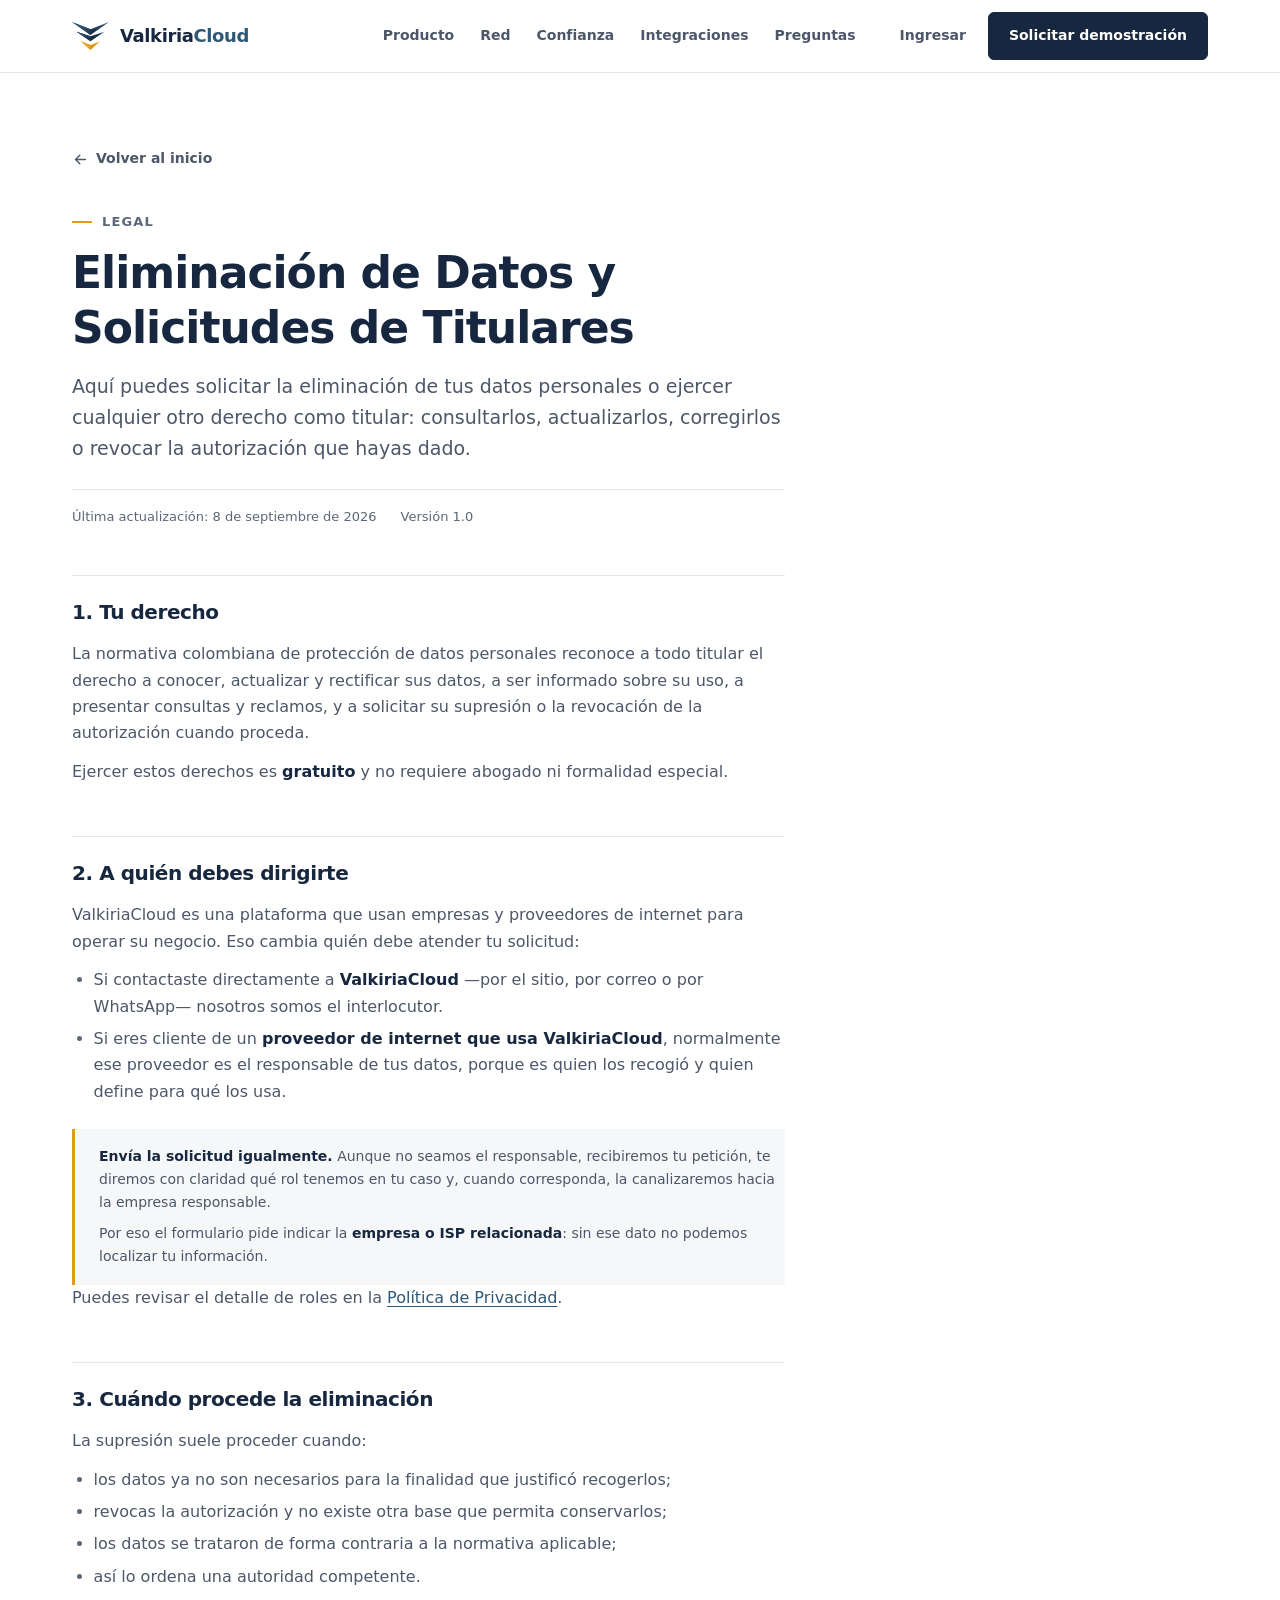
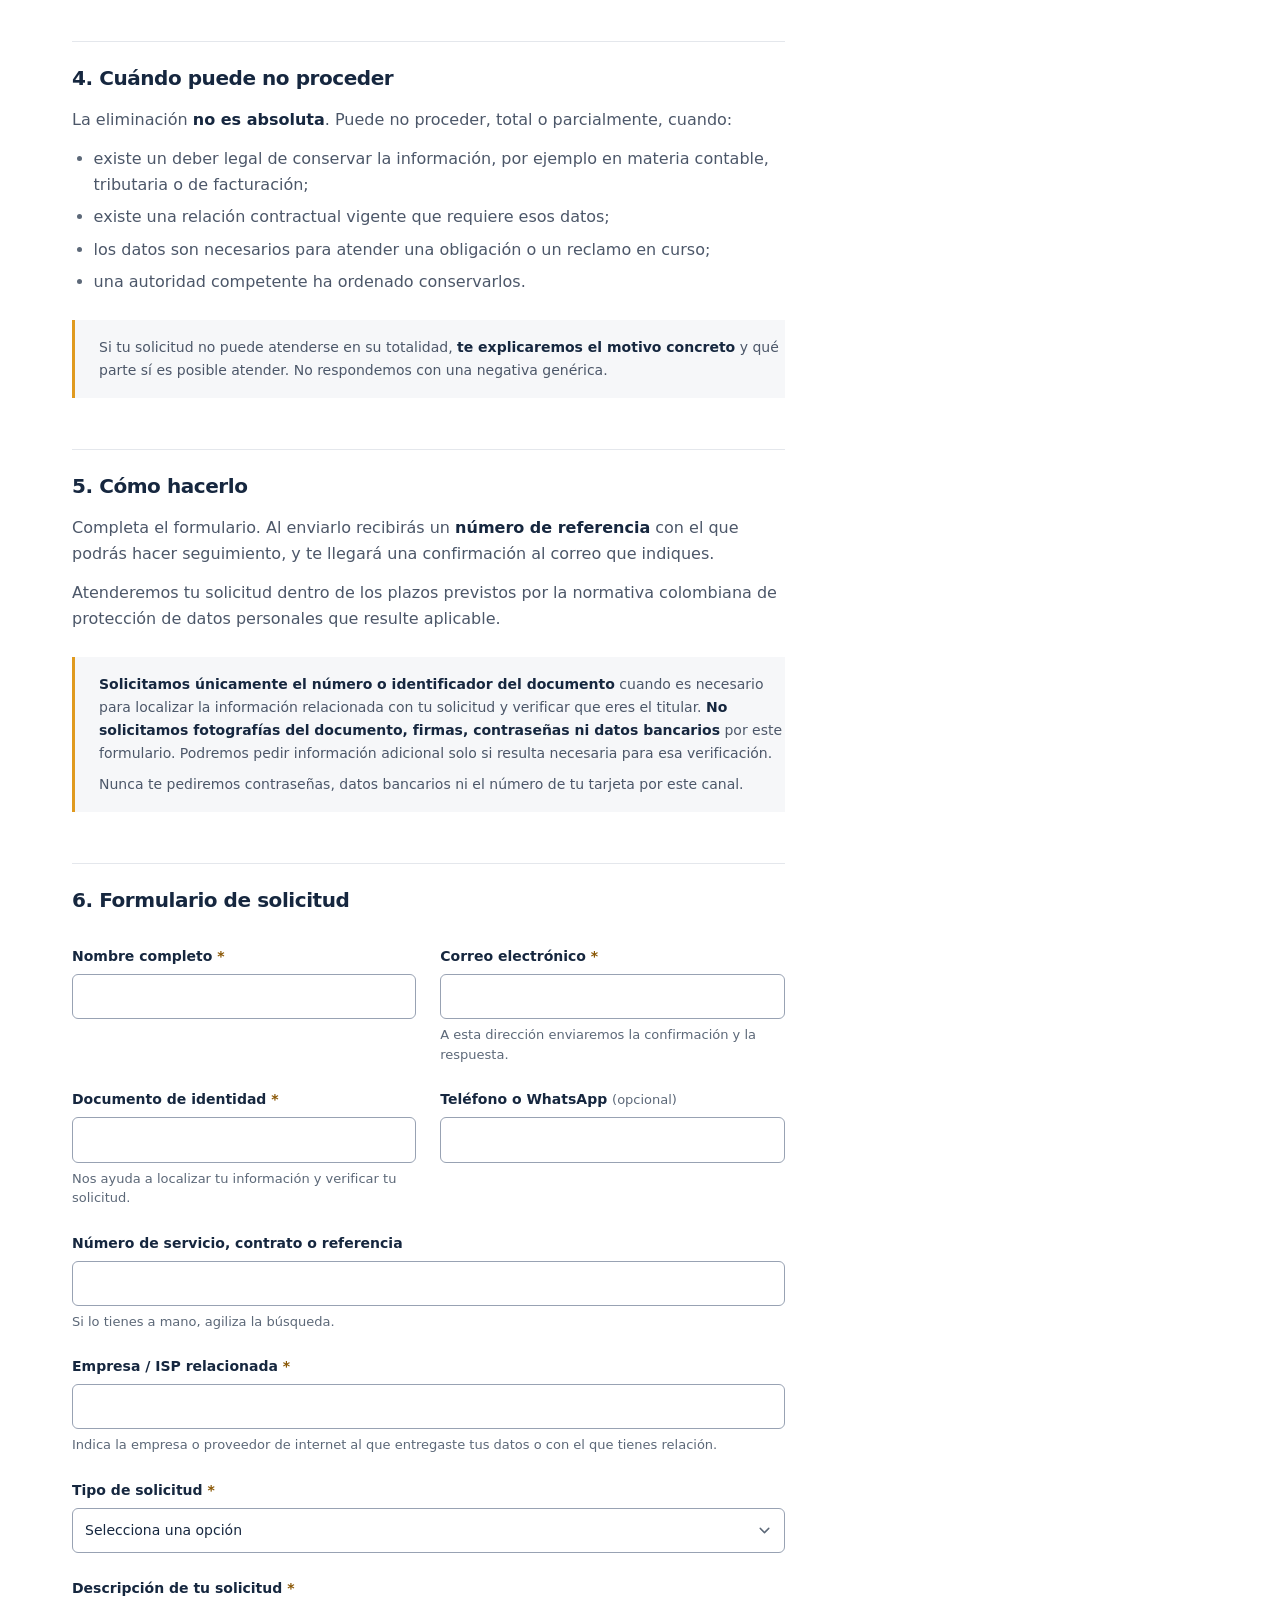
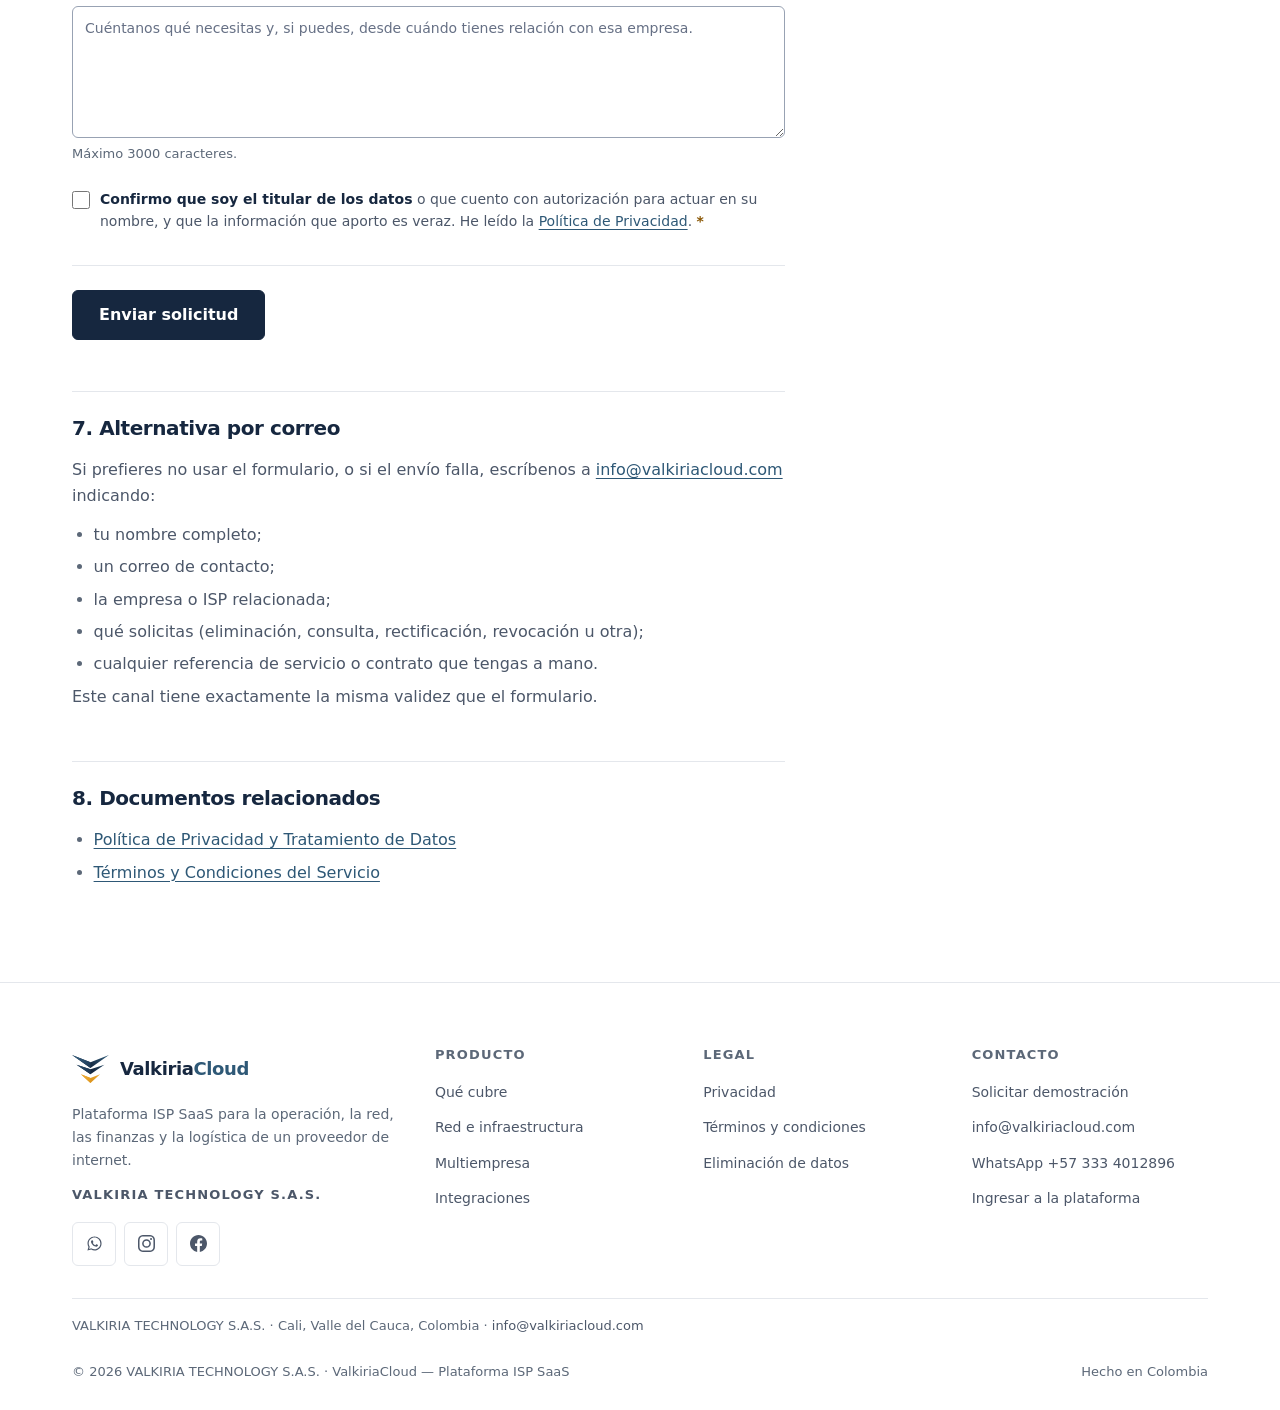
==== commit af6dee9e: "feat(web): activa solicitudes de privacidad y mejora identificación Co-Authored-By: Claude Opus 5 <n" ====
--- a/eliminacion-datos/index.html
+++ b/eliminacion-datos/index.html
@@ -185,10 +185,11 @@
 
         <div class="callout">
           <p>
-            <strong>No pedimos documentos de identidad.</strong> El formulario solicita el
-            mínimo necesario para identificar tu caso. Podremos solicitar información
-            adicional únicamente si es necesaria para verificar tu identidad o localizar la
-            información relacionada.
+            <strong>Solicitamos únicamente el número o identificador del documento</strong>
+            cuando es necesario para localizar la información relacionada con tu solicitud y
+            verificar que eres el titular. <strong>No solicitamos fotografías del documento,
+            firmas, contraseñas ni datos bancarios</strong> por este formulario. Podremos
+            pedir información adicional solo si resulta necesaria para esa verificación.
           </p>
           <p>
             Nunca te pediremos contraseñas, datos bancarios ni el número de tu tarjeta por
@@ -216,12 +217,19 @@
             </div>
 
             <div class="field">
+              <label for="documento">Documento de identidad <span class="req" aria-hidden="true">*</span></label>
+              <input type="text" id="documento" name="documento" maxlength="50" required
+                     aria-describedby="documento-hint">
+              <span class="hint" id="documento-hint">Nos ayuda a localizar tu información y verificar tu solicitud.</span>
+            </div>
+
+            <div class="field">
               <label for="telefono">Teléfono o WhatsApp <span class="hint" style="font-weight:400">(opcional)</span></label>
               <input type="tel" id="telefono" name="telefono" maxlength="40" autocomplete="tel">
             </div>
 
-            <div class="field">
-              <label for="referencia">Número de servicio, contrato o referencia <span class="hint" style="font-weight:400">(opcional)</span></label>
+            <div class="field field--full">
+              <label for="referencia">Número de servicio, contrato o referencia</label>
               <input type="text" id="referencia" name="referencia" maxlength="100"
                      aria-describedby="referencia-hint">
               <span class="hint" id="referencia-hint">Si lo tienes a mano, agiliza la búsqueda.</span>
--- a/assets/css/site.css
+++ b/assets/css/site.css
@@ -741,7 +741,9 @@
 .field textarea::placeholder { color: var(--idle); }
 
 /* Casilla de confirmación */
-.check { display: flex; align-items: flex-start; gap: 10px; }
+/* `.check` también lleva `.field`, que apila en columna: hay que devolver la
+   fila explícitamente para que la casilla quede junto a su texto. */
+.check { display: flex; flex-direction: row; align-items: flex-start; gap: 10px; }
 .check input[type="checkbox"] {
   width: 18px; height: 18px; min-height: 0; flex: none;
   margin-top: 3px; accent-color: var(--brand);
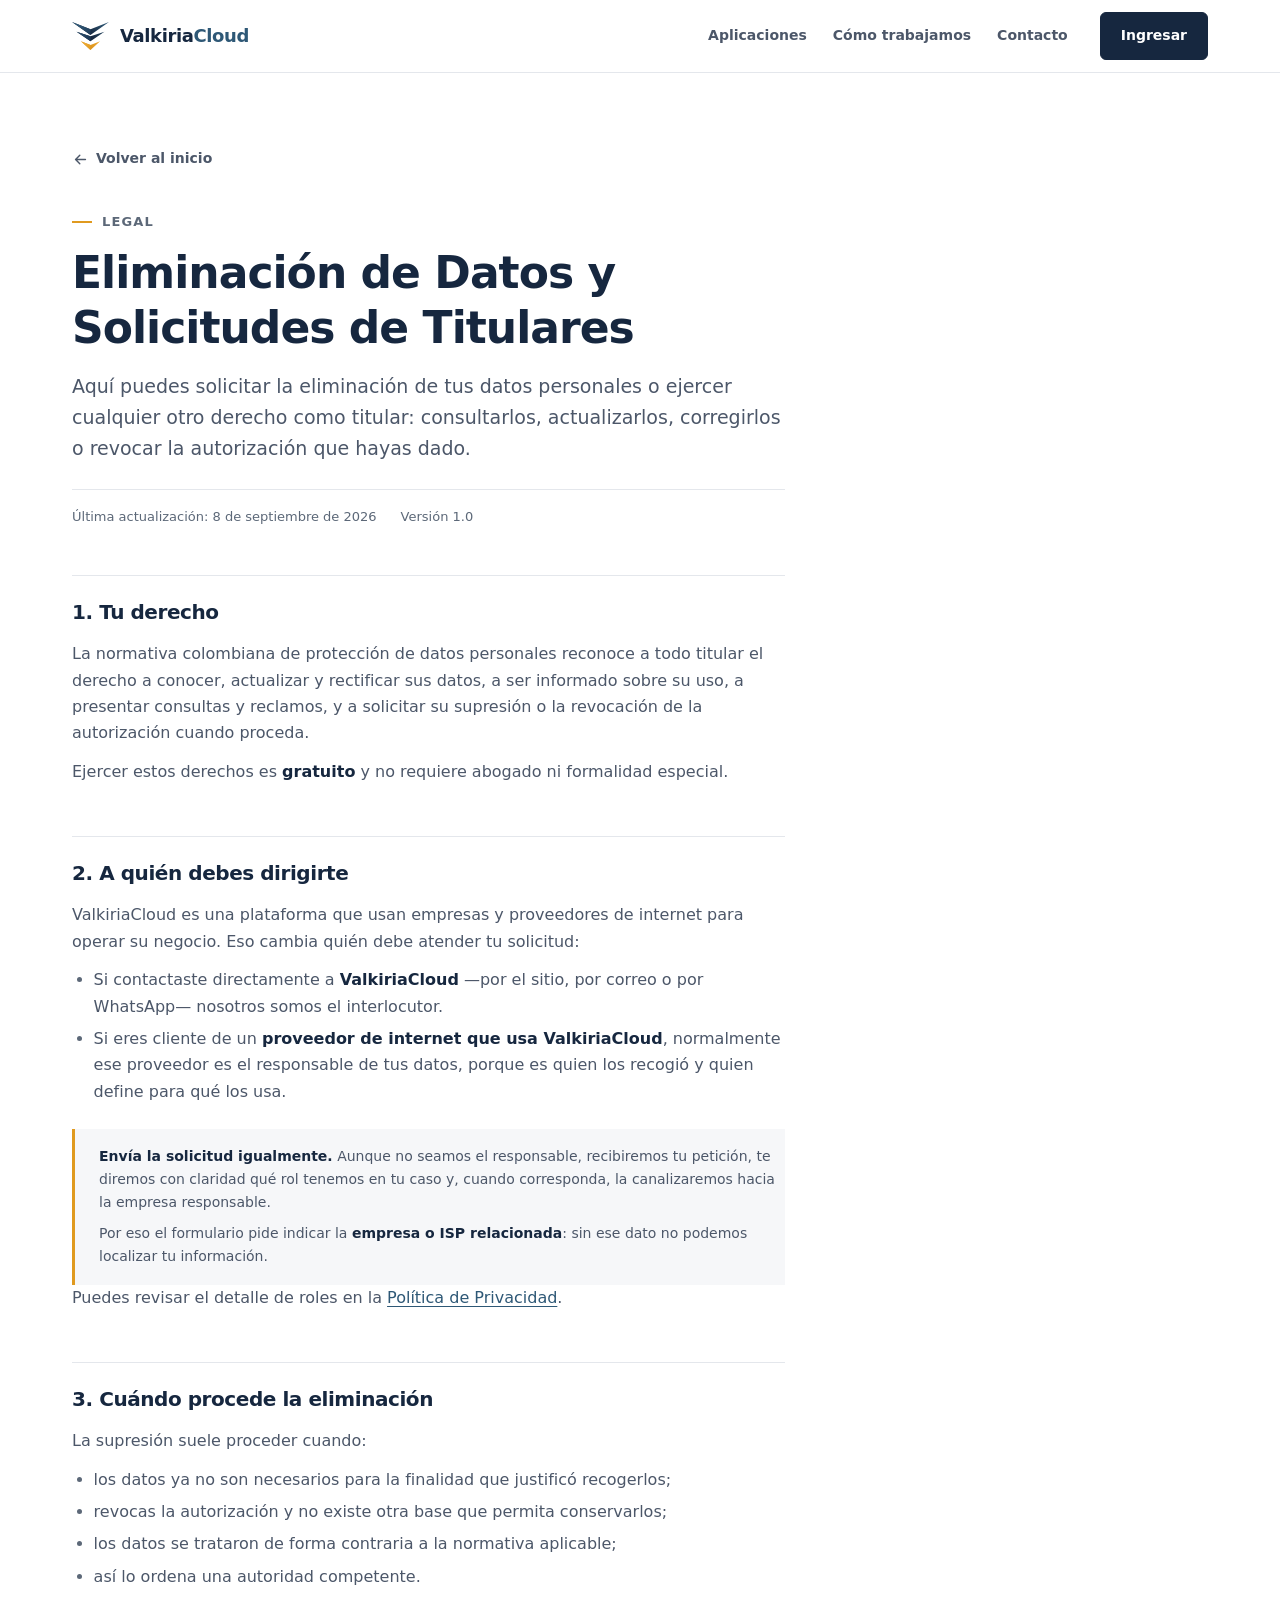
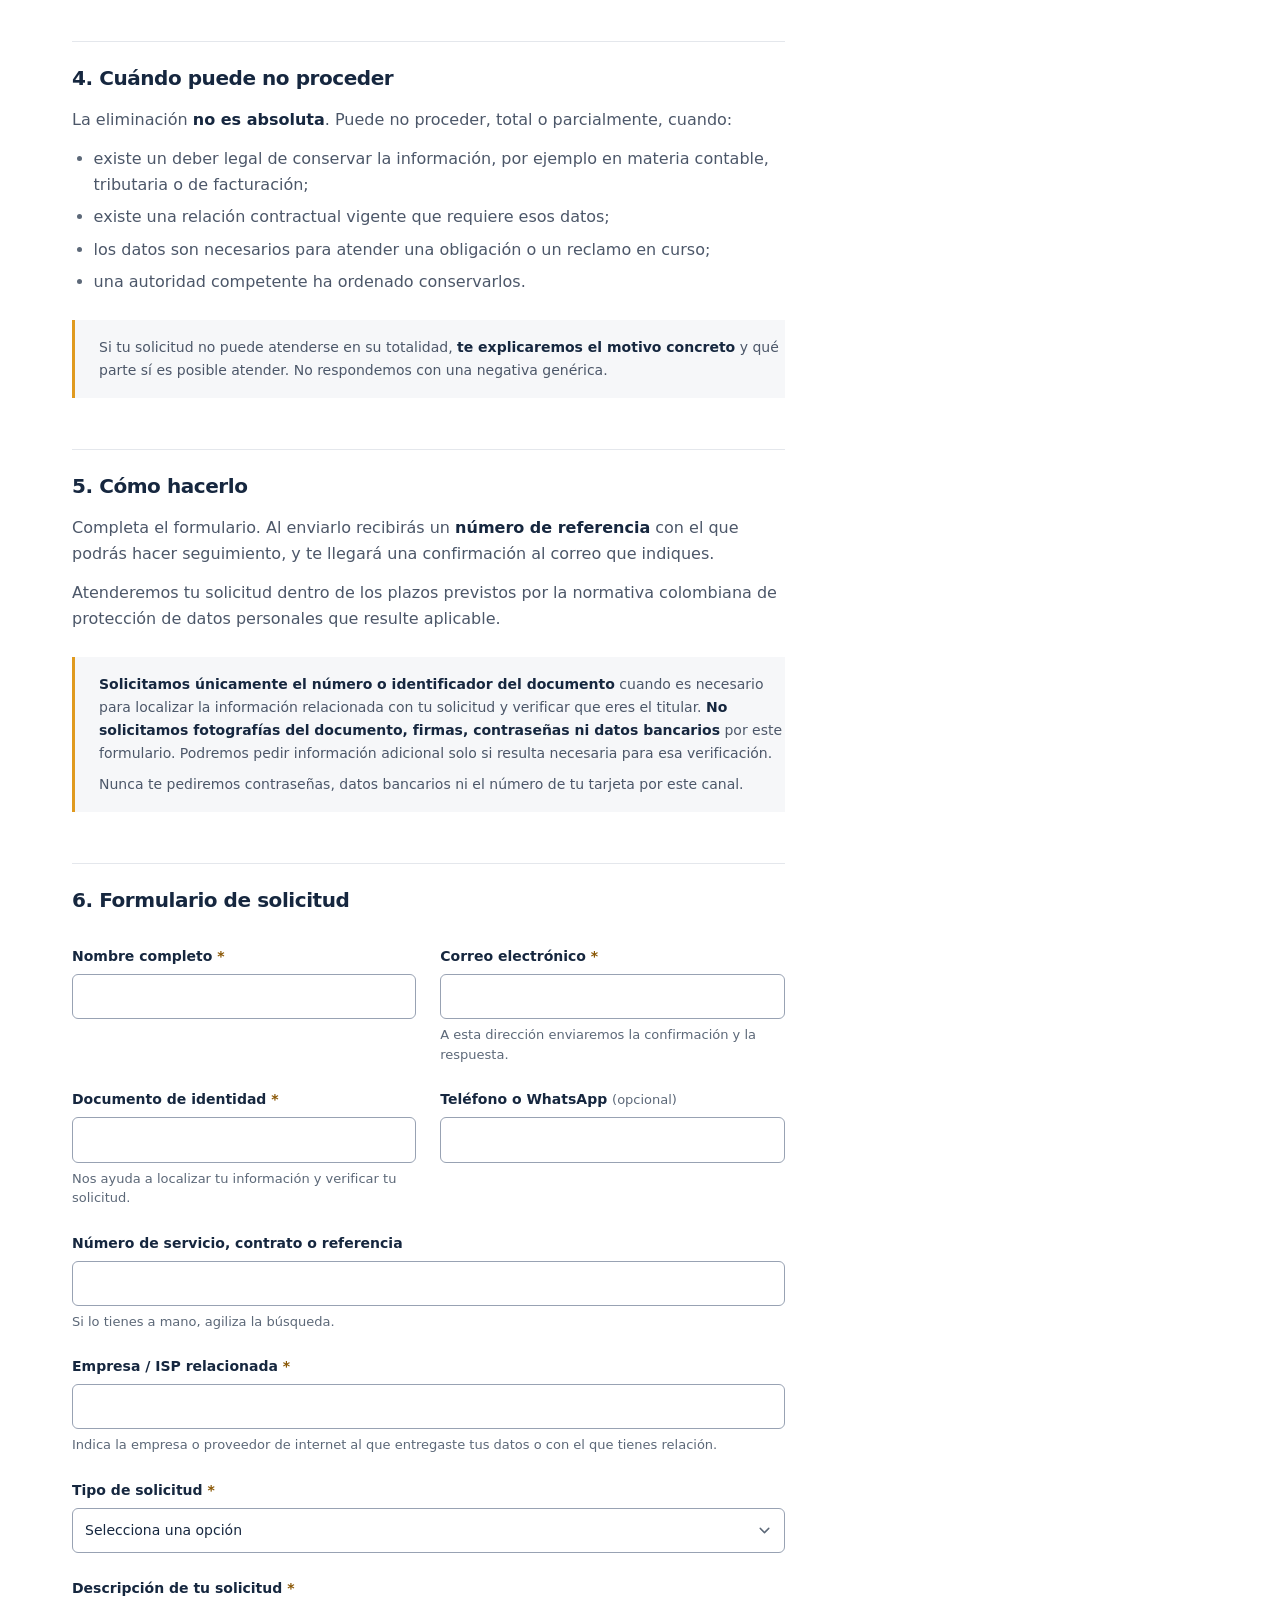
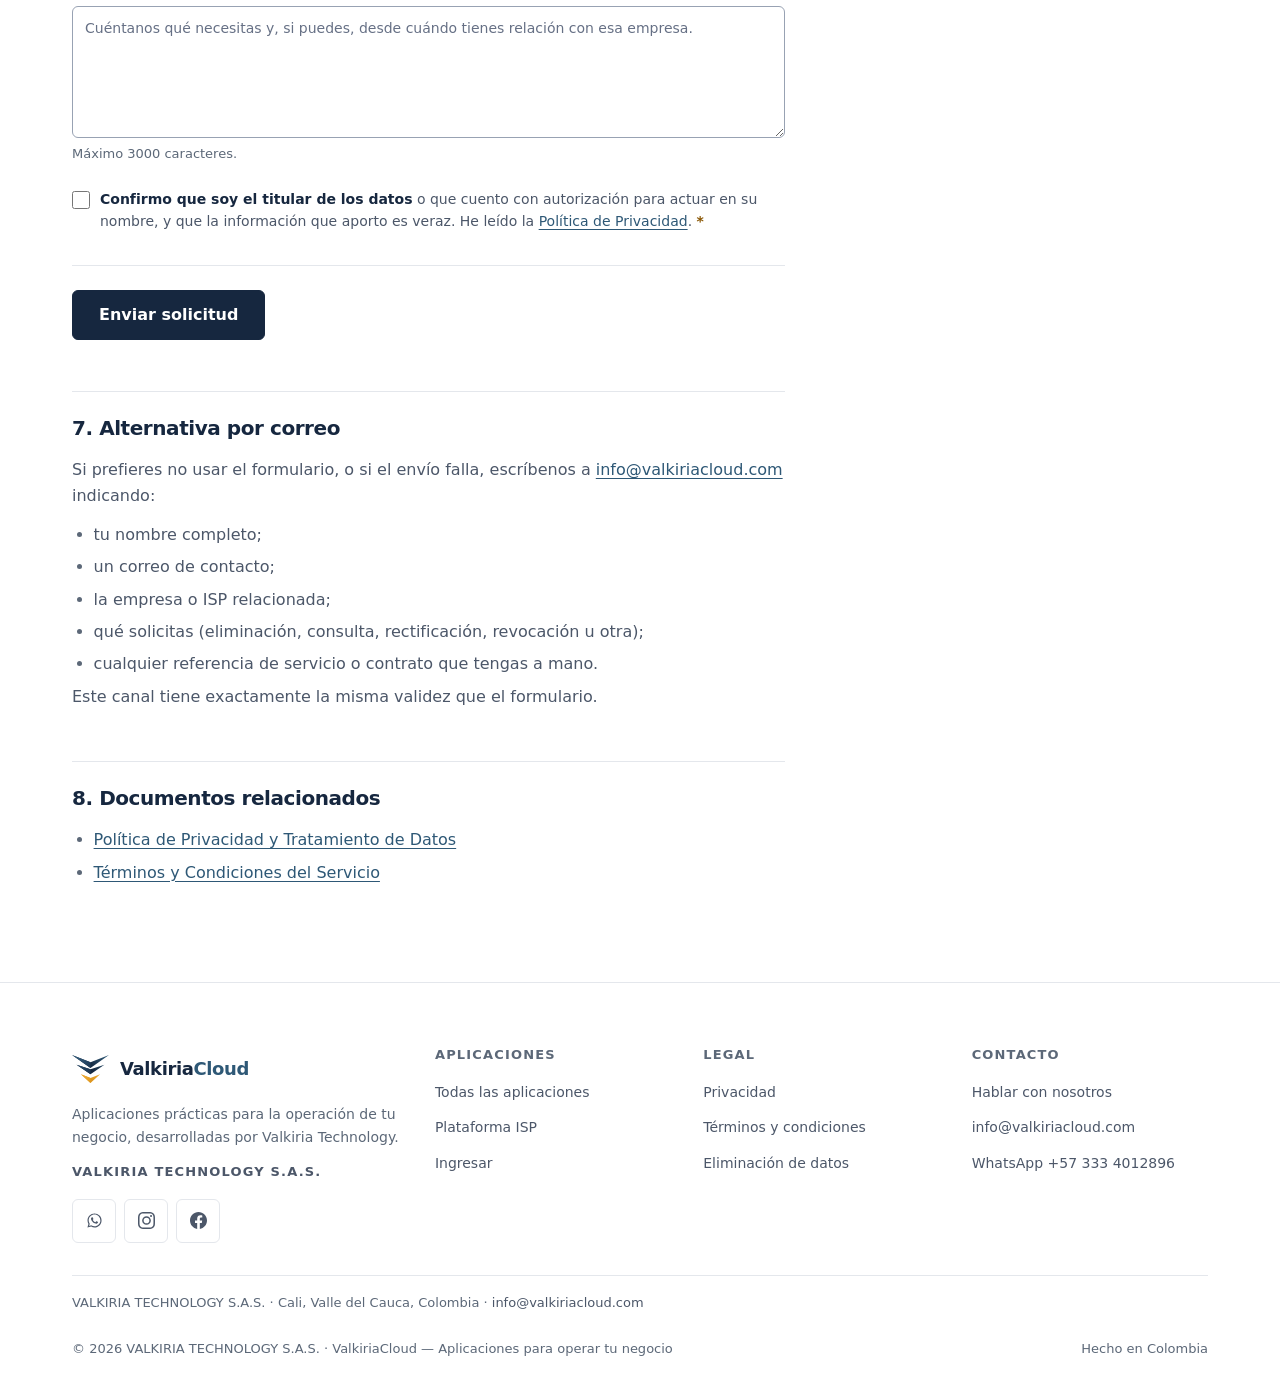
==== commit c4a4b8dd: "feat(web): convierte ValkiriaCloud en marca paraguas con hub de aplicaciones - Home pasa a marca par" ====
--- a/eliminacion-datos/index.html
+++ b/eliminacion-datos/index.html
@@ -20,32 +20,29 @@
 <meta name="twitter:title" content="Eliminación de Datos — ValkiriaCloud">
 <meta name="twitter:description" content="Ejerce tus derechos como titular de datos personales.">
 
-<link rel="icon" type="image/svg+xml" href="/assets/img/favicon.svg?v=20260908-001">
-<link rel="shortcut icon" href="/assets/img/favicon.svg?v=20260908-001">
-<link rel="stylesheet" href="/assets/css/site.css?v=20260908-001">
+<link rel="icon" type="image/svg+xml" href="/assets/img/favicon.svg?v=20261029-001">
+<link rel="shortcut icon" href="/assets/img/favicon.svg?v=20261029-001">
+<link rel="stylesheet" href="/assets/css/site.css?v=20261029-001">
 </head>
 <body>
 
 <a class="skip-link" href="#contenido">Saltar al contenido principal</a>
 
-<header class="site-header">
+<header class="site-header" data-header>
   <div class="container header-inner">
     <a class="brand" href="/" aria-label="ValkiriaCloud, ir al inicio">
-      <img class="brand-mark" src="/assets/img/valkiria-isotipo.svg?v=20260908-001" alt="" width="37" height="28">
+      <img class="brand-mark" src="/assets/img/valkiria-isotipo.svg?v=20261029-001" alt="" width="37" height="28">
       <span>Valkiria<span class="brand-word">Cloud</span></span>
     </a>
     <nav class="primary-nav" aria-label="Navegación principal">
       <ul>
-        <li><a href="/#producto">Producto</a></li>
-        <li><a href="/#red">Red</a></li>
-        <li><a href="/#confianza">Confianza</a></li>
-        <li><a href="/#integraciones">Integraciones</a></li>
-        <li><a href="/#preguntas">Preguntas</a></li>
+        <li><a href="/aplicaciones/">Aplicaciones</a></li>
+        <li><a href="/#como">Cómo trabajamos</a></li>
+        <li><a href="/#contacto">Contacto</a></li>
       </ul>
     </nav>
     <div class="header-actions">
-      <a class="link-login" href="https://isp.valkiriacloud.com">Ingresar</a>
-      <a class="btn btn--primary" href="/#demo">Solicitar demostración</a>
+      <a class="btn btn--primary" href="/aplicaciones/">Ingresar</a>
     </div>
     <button class="nav-toggle" type="button" data-nav-toggle aria-expanded="false" aria-controls="mobile-nav" aria-label="Abrir menú de navegación">
       <svg class="icon-open" viewBox="0 0 24 24" fill="none" stroke="currentColor" stroke-width="1.8" stroke-linecap="round" aria-hidden="true" focusable="false"><path d="M4 7h16M4 12h16M4 17h16"/></svg>
@@ -54,15 +51,12 @@
   </div>
   <nav class="mobile-nav" id="mobile-nav" aria-label="Navegación móvil" hidden>
     <ul>
-      <li><a href="/#producto">Producto</a></li>
-      <li><a href="/#red">Red</a></li>
-      <li><a href="/#confianza">Confianza</a></li>
-      <li><a href="/#integraciones">Integraciones</a></li>
-      <li><a href="/#preguntas">Preguntas</a></li>
+      <li><a href="/aplicaciones/">Aplicaciones</a></li>
+      <li><a href="/#como">Cómo trabajamos</a></li>
+      <li><a href="/#contacto">Contacto</a></li>
     </ul>
     <div class="mobile-actions">
-      <a class="btn btn--primary" href="/#demo">Solicitar demostración</a>
-      <a class="btn btn--secondary" href="https://isp.valkiriacloud.com">Ingresar a la plataforma</a>
+      <a class="btn btn--primary" href="/aplicaciones/">Ingresar</a>
     </div>
   </nav>
 </header>
@@ -326,12 +320,12 @@
     <div class="footer-grid">
       <div class="footer-brand">
         <a class="brand" href="/">
-          <img class="brand-mark" src="/assets/img/valkiria-isotipo.svg?v=20260908-001" alt="" width="37" height="28">
+          <img class="brand-mark" src="/assets/img/valkiria-isotipo.svg?v=20261029-001" alt="" width="37" height="28">
           <span>Valkiria<span class="brand-word">Cloud</span></span>
         </a>
         <p>
-          Plataforma ISP SaaS para la operación, la red, las finanzas y la logística de un
-          proveedor de internet.
+          Aplicaciones prácticas para la operación de tu negocio, desarrolladas por
+          Valkiria Technology.
         </p>
         <span class="footer-org">Valkiria Technology S.A.S.</span>
         <div class="footer-social">
@@ -347,13 +341,12 @@
         </div>
       </div>
 
-      <nav class="footer-col" aria-label="Enlaces del producto">
-        <h3>Producto</h3>
-        <ul>
-          <li><a href="/#producto">Qué cubre</a></li>
-          <li><a href="/#red">Red e infraestructura</a></li>
-          <li><a href="/#confianza">Multiempresa</a></li>
-          <li><a href="/#integraciones">Integraciones</a></li>
+      <nav class="footer-col" aria-label="Enlaces de aplicaciones">
+        <h3>Aplicaciones</h3>
+        <ul>
+          <li><a href="/aplicaciones/">Todas las aplicaciones</a></li>
+          <li><a href="/isp/">Plataforma ISP</a></li>
+          <li><a href="/aplicaciones/">Ingresar</a></li>
         </ul>
       </nav>
 
@@ -369,10 +362,9 @@
       <nav class="footer-col" aria-label="Enlaces de contacto">
         <h3>Contacto</h3>
         <ul>
-          <li><a href="/#demo">Solicitar demostración</a></li>
+          <li><a href="/#contacto">Hablar con nosotros</a></li>
           <li><a href="mailto:info@valkiriacloud.com">info@valkiriacloud.com</a></li>
           <li><a href="https://wa.me/573334012896" target="_blank" rel="noopener noreferrer">WhatsApp +57 333 4012896</a></li>
-          <li><a href="https://isp.valkiriacloud.com">Ingresar a la plataforma</a></li>
         </ul>
       </nav>
     </div>
@@ -383,13 +375,13 @@
     </p>
 
     <div class="footer-bottom">
-      <p>&copy; <span data-year>2026</span> VALKIRIA TECHNOLOGY S.A.S. &middot; ValkiriaCloud &mdash; Plataforma ISP SaaS</p>
+      <p>&copy; <span data-year>2026</span> VALKIRIA TECHNOLOGY S.A.S. &middot; ValkiriaCloud &mdash; Aplicaciones para operar tu negocio</p>
       <p>Hecho en Colombia</p>
     </div>
   </div>
 </footer>
 
-<script src="/assets/js/site.js?v=20260908-001" defer></script>
-<script src="/assets/js/privacy-request.js?v=20260908-001" defer></script>
+<script src="/assets/js/site.js?v=20261029-001" defer></script>
+<script src="/assets/js/privacy-request.js?v=20261029-001" defer></script>
 </body>
 </html>
--- a/assets/css/site.css
+++ b/assets/css/site.css
@@ -555,7 +555,7 @@
   width: 36px; height: 3px; background: var(--accent);
   margin: 0 auto var(--s5);
 }
-.cta h2 { max-width: 18ch; margin-inline: auto; }
+.cta h2 { max-width: 24ch; margin-inline: auto; }
 .cta p {
   color: var(--ink-muted); font-size: var(--fs-lead);
   max-width: 56ch; margin: var(--s4) auto 0;
@@ -839,6 +839,108 @@
 .footer-legal a:hover { color: var(--ink); }
 
 /* ==========================================================================
+   8. HUB DE APLICACIONES (TASK-20261029-001)
+   ValkiriaCloud pasa de producto único a marca paraguas. Mismos tokens y
+   misma proporción 80/15/5: la tarjeta de aplicación es un objeto discreto
+   (una aplicación), no un recurso decorativo.
+   ========================================================================== */
+
+/* --- Ruta de navegación y cabecera de página ----------------------------- */
+.crumbs {
+  display: flex; flex-wrap: wrap; align-items: center; gap: 8px;
+  font-size: var(--fs-sm); color: var(--ink-subtle);
+}
+.crumbs a { color: var(--ink-muted); }
+.crumbs a:hover { color: var(--ink); }
+.crumbs-wrap { padding-top: var(--s5); }
+.crumbs-wrap + .hero { padding-top: clamp(28px, 4vw, 56px); }
+
+.page-head { padding-block: clamp(28px, 4vw, 56px) clamp(28px, 4vw, 48px); }
+.page-head .crumbs { margin-bottom: var(--s6); }
+.page-head h1 { font-size: clamp(2rem, 1.5rem + 2.2vw, 3.1rem); max-width: 22ch; }
+.page-lead { color: var(--ink-muted); font-size: var(--fs-lead); max-width: 54ch; margin-top: var(--s4); }
+.apps-section { padding-top: 0; }
+
+/* --- Tarjeta de aplicación ----------------------------------------------- */
+.apps {
+  display: grid; gap: var(--s5);
+  grid-template-columns: repeat(auto-fit, minmax(min(100%, 340px), 1fr));
+}
+.app {
+  position: relative; display: flex; flex-direction: column; gap: var(--s3);
+  padding: var(--s6);
+  background: var(--surface);
+  border: 1px solid var(--border-strong);
+  border-radius: var(--radius-lg);
+  box-shadow: var(--shadow-sm);
+  transition: border-color 0.16s ease, box-shadow 0.16s ease;
+}
+.app::before {
+  content: ""; position: absolute; inset: -1px -1px auto -1px;
+  height: 3px; background: var(--accent);
+  border-radius: var(--radius-lg) var(--radius-lg) 0 0;
+}
+.app:hover { border-color: var(--navy-600); box-shadow: var(--shadow-md); }
+.app-head { display: flex; align-items: center; justify-content: space-between; gap: var(--s3); }
+.app-tag {
+  font-size: var(--fs-meta); font-weight: 680;
+  letter-spacing: var(--ls-wide); text-transform: uppercase;
+  color: var(--ink-subtle);
+}
+.app h3, .app .app-title { font-size: 1.375rem; line-height: var(--lh-snug); letter-spacing: -0.018em; }
+.app p { color: var(--ink-muted); font-size: var(--fs-sm); line-height: 1.65; }
+.app-meta { display: flex; flex-wrap: wrap; gap: 7px; margin-top: var(--s2); }
+.app-actions { display: flex; flex-wrap: wrap; gap: var(--s3); margin-top: auto; padding-top: var(--s4); }
+
+/* Ranura «a tu medida»: invita, no promete. */
+.app--custom {
+  border-style: dashed; border-color: var(--border-control);
+  background: var(--surface-muted); box-shadow: none;
+}
+.app--custom::before { display: none; }
+.app--custom:hover { box-shadow: none; }
+
+/* --- Visual del hero: lanzador de aplicaciones --------------------------- */
+.launcher { padding: var(--s5); }
+.launcher .product-title { margin-bottom: var(--s4); }
+.launcher-row {
+  display: flex; align-items: center; gap: var(--s4);
+  padding: var(--s4);
+  border: 1px solid var(--border-strong);
+  border-radius: var(--radius);
+  background: var(--surface);
+}
+.launcher-row + .launcher-row { margin-top: var(--s3); }
+.launcher-row--active { box-shadow: inset 3px 0 0 var(--accent); }
+.launcher-row--empty { border-style: dashed; border-color: var(--border-control); background: var(--surface-muted); }
+.launcher-mark {
+  flex: none; display: inline-flex; align-items: center; justify-content: center;
+  width: 44px; height: 44px; border-radius: var(--radius-sm);
+  border: 1px solid var(--border-strong); background: var(--surface-muted);
+  font-size: var(--fs-meta); font-weight: 720; letter-spacing: 0.04em; color: var(--ink);
+}
+.launcher-row--empty .launcher-mark { color: var(--ink-subtle); font-size: 1.25rem; font-weight: 500; }
+.launcher-text { flex: 1 1 150px; min-width: 0; }
+.launcher-text b { display: block; font-size: var(--fs-base); font-weight: 650; color: var(--ink); }
+.launcher-text span { display: block; font-size: var(--fs-sm); color: var(--ink-subtle); }
+.launcher .status { flex: none; }
+@media (max-width: 480px) {
+  .launcher-row { flex-wrap: wrap; }
+  .launcher .status { margin-left: calc(44px + var(--s4)); }
+}
+
+/* --- Método de trabajo: tres pasos con filete ---------------------------- */
+.method { list-style: none; display: grid; grid-template-columns: minmax(0, 1fr); gap: var(--s6); }
+@media (min-width: 860px) { .method { grid-template-columns: repeat(3, minmax(0, 1fr)); gap: var(--s7); } }
+.method li { border-top: 2px solid var(--ink); padding-top: var(--s4); }
+.method .flow-num { display: block; margin-bottom: var(--s3); }
+.method h3 { font-weight: 660; margin-bottom: var(--s2); }
+.method p { font-size: var(--fs-sm); color: var(--ink-muted); line-height: 1.65; }
+
+/* El hero de la marca paraguas tiene un titular más largo. */
+.hero h1 { max-width: 17ch; }
+
+/* ==========================================================================
    7. MOVIMIENTO REDUCIDO
    ========================================================================== */
 @media (prefers-reduced-motion: reduce) {
